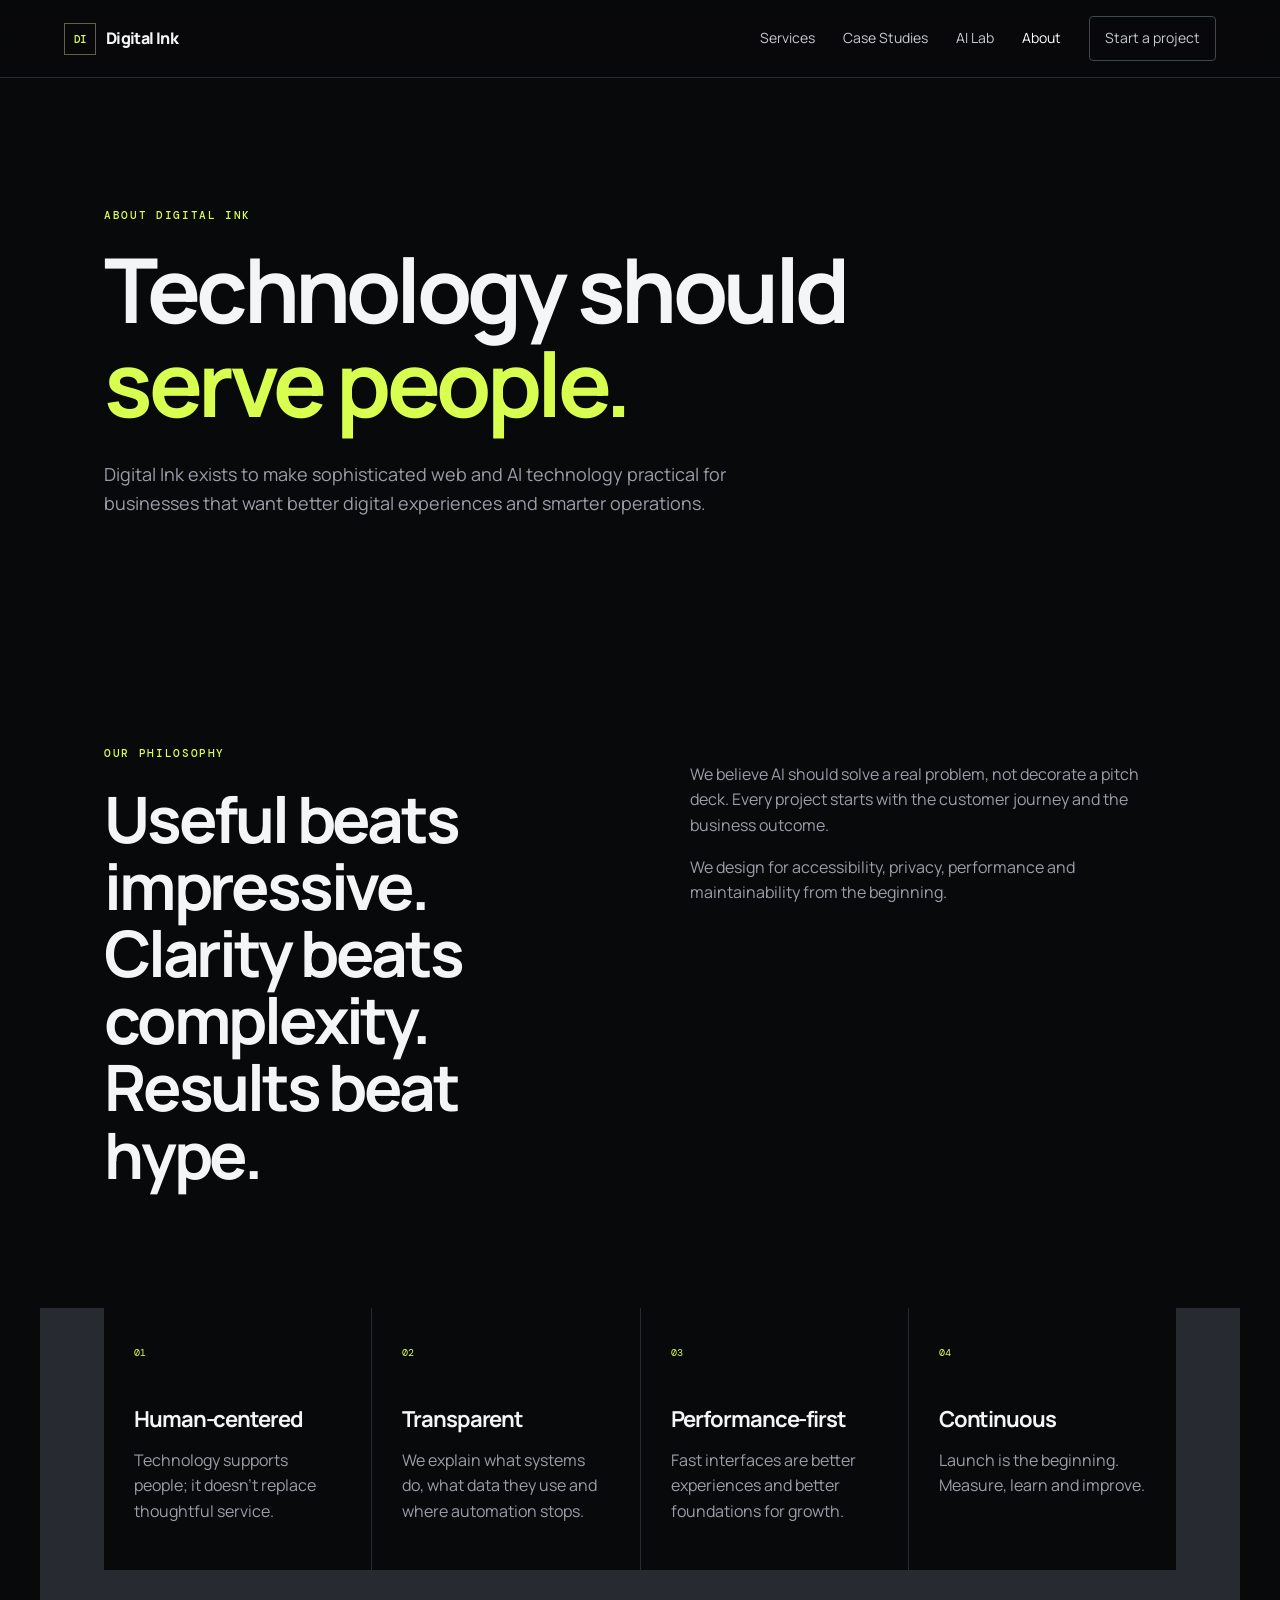
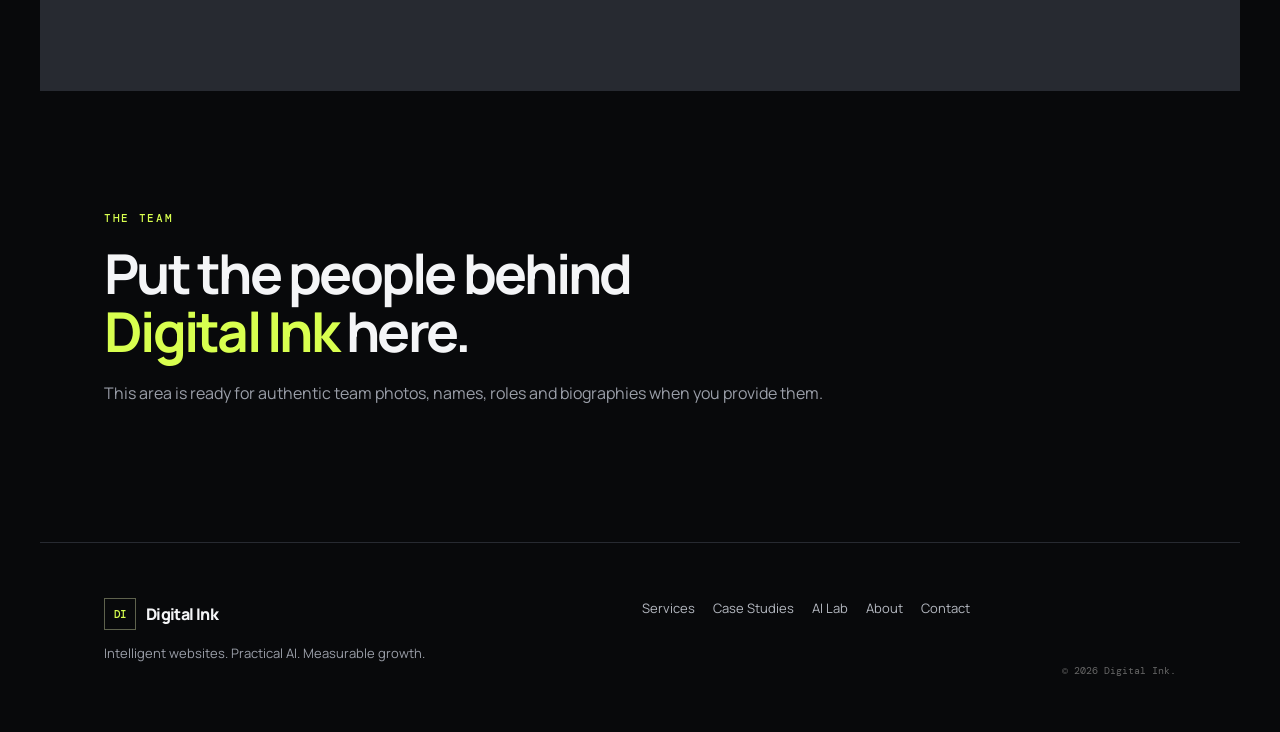
==== about.html @ c73c11ec "Add files via upload" ====
<!doctype html><html lang="en"><head><meta charset="utf-8"><meta name="viewport" content="width=device-width,initial-scale=1"><title>About — Digital Ink</title><link rel="stylesheet" href="assets/styles.css"></head><body>
<header class="site-header"><a class="brand" href="index.html"><span class="brand-mark">DI</span><span>Digital Ink</span></a><button class="menu-toggle">☰</button><nav><a href="services.html">Services</a><a href="case-studies.html">Case Studies</a><a href="ai-lab.html">AI Lab</a><a class="active" href="about.html">About</a><a href="contact.html" class="nav-cta">Start a project</a></nav></header>
<main><section class="page-hero"><div class="eyebrow">ABOUT DIGITAL INK</div><h1>Technology should<br><span>serve people.</span></h1><p>Digital Ink exists to make sophisticated web and AI technology practical for businesses that want better digital experiences and smarter operations.</p></section>
<section class="section manifesto"><div class="manifesto-main"><div class="section-label">OUR PHILOSOPHY</div><h2>Useful beats impressive.<br>Clarity beats complexity.<br>Results beat hype.</h2></div><div><p>We believe AI should solve a real problem, not decorate a pitch deck. Every project starts with the customer journey and the business outcome.</p><p>We design for accessibility, privacy, performance and maintainability from the beginning.</p></div></section>
<section class="section principles"><div class="principle"><b>01</b><h3>Human-centered</h3><p>Technology supports people; it doesn't replace thoughtful service.</p></div><div class="principle"><b>02</b><h3>Transparent</h3><p>We explain what systems do, what data they use and where automation stops.</p></div><div class="principle"><b>03</b><h3>Performance-first</h3><p>Fast interfaces are better experiences and better foundations for growth.</p></div><div class="principle"><b>04</b><h3>Continuous</h3><p>Launch is the beginning. Measure, learn and improve.</p></div></section>
<section class="section team-placeholder"><div class="section-label">THE TEAM</div><h2>Put the people behind<br><span>Digital Ink</span> here.</h2><p>This area is ready for authentic team photos, names, roles and biographies when you provide them.</p></section></main>
<footer><div><a class="brand" href="index.html"><span class="brand-mark">DI</span><span>Digital Ink</span></a><p>Intelligent websites. Practical AI. Measurable growth.</p></div><div class="footer-links"><a href="services.html">Services</a><a href="case-studies.html">Case Studies</a><a href="ai-lab.html">AI Lab</a><a href="about.html">About</a><a href="contact.html">Contact</a></div><div class="copyright">© 2026 Digital Ink.</div></footer><script src="assets/app.js"></script></body></html>
---- assets/styles.css ----
@import url('https://fonts.googleapis.com/css2?family=DM+Mono:wght@400;500&family=Manrope:wght@400;500;600;700;800&display=swap');
:root{--bg:#08090b;--panel:#101216;--panel2:#15171c;--text:#f4f5f7;--muted:#9a9ea8;--line:#272a31;--accent:#d8ff4f;--max:1200px}
*{box-sizing:border-box}html{scroll-behavior:smooth}body{margin:0;background:var(--bg);color:var(--text);font-family:Manrope,system-ui,sans-serif;line-height:1.6}a{color:inherit;text-decoration:none}p{color:var(--muted)}button,input,textarea,select{font:inherit}.site-header{height:78px;border-bottom:1px solid var(--line);display:flex;align-items:center;justify-content:space-between;padding:0 max(5vw,24px);position:sticky;top:0;background:rgba(8,9,11,.88);backdrop-filter:blur(14px);z-index:20}.brand{display:flex;align-items:center;gap:10px;font-weight:800;letter-spacing:-.04em}.brand-mark{width:32px;height:32px;border:1px solid #5e624d;display:grid;place-items:center;font:500 11px 'DM Mono';color:var(--accent)}nav{display:flex;align-items:center;gap:28px;font-size:14px;color:#c7cad0}nav a:hover,nav a.active{color:#fff}.nav-cta{border:1px solid #42464f;padding:10px 15px;border-radius:4px}.nav-cta:hover{border-color:var(--accent)}.menu-toggle{display:none;background:none;border:0;color:#fff;font-size:24px}.hero{min-height:calc(100vh - 78px);max-width:var(--max);margin:auto;padding:8vh 5vw;display:grid;grid-template-columns:1.05fr .95fr;gap:50px;align-items:center}.eyebrow,.section-label{font:500 11px 'DM Mono';letter-spacing:.15em;color:var(--accent)}h1,h2,h3{line-height:1.05;letter-spacing:-.05em;margin:0}h1{font-size:clamp(52px,7vw,92px);margin:20px 0 25px}h1 span,h2 span{color:var(--accent)}.hero-text{font-size:18px;max-width:650px}.hero-actions{display:flex;align-items:center;gap:28px;margin-top:35px}.btn{display:inline-flex;justify-content:center;align-items:center;gap:12px;padding:14px 20px;border-radius:4px;border:1px solid transparent;cursor:pointer;font-weight:700;font-size:14px}.btn-primary{background:var(--accent);color:#090a0b}.btn-primary:hover{filter:brightness(1.06);transform:translateY(-1px)}.btn-secondary{background:transparent;border-color:#454953;color:#fff}.text-link{font-size:14px;font-weight:700}.trust-row{display:flex;gap:24px;margin-top:60px;font:11px 'DM Mono';color:#777c86}.hero-visual{min-height:510px;position:relative;display:grid;place-items:center}.orb{width:270px;height:270px;border-radius:50%;background:radial-gradient(circle,#d8ff4f22,#6f7d3820 35%,transparent 68%);box-shadow:0 0 100px #d8ff4f15}.network{position:absolute;width:10px;height:10px;background:var(--accent);border-radius:50%;box-shadow:0 0 22px var(--accent)}.n1{top:23%;left:18%}.n2{top:67%;right:12%}.n3{bottom:12%;left:32%}.demo-window{position:absolute;width:min(430px,90%);padding:18px;background:rgba(16,18,22,.92);border:1px solid #343840;box-shadow:0 30px 80px #0008;transform:rotate(2deg)}.window-top{display:flex;gap:6px;border-bottom:1px solid #2a2d33;padding-bottom:12px}.window-top span{width:7px;height:7px;border-radius:50%;background:#555}.window-top small{margin-left:auto;font:10px 'DM Mono';color:#666}.chat-line{display:flex;justify-content:space-between;margin:22px 0;font-size:12px}.chat-line em{font-style:normal;color:var(--accent)}.bubble{padding:12px 14px;margin:10px 0;font-size:12px;max-width:85%}.bubble.user{margin-left:auto;background:#262a31}.bubble.ai{background:#d8ff4f;color:#10120c}.typing{font:10px 'DM Mono';color:#777;margin-top:18px}.typing i{display:inline-block;width:4px;height:4px;background:#777;border-radius:50%;margin-right:3px;animation:pulse 1s infinite}.typing i:nth-child(2){animation-delay:.2s}.typing i:nth-child(3){animation-delay:.4s}@keyframes pulse{50%{opacity:.2}}.section{max-width:var(--max);margin:auto;padding:120px 5vw}.two-col{display:grid;grid-template-columns:1fr 1fr;gap:100px;margin-top:25px}.two-col h2{font-size:clamp(40px,5vw,65px)}.metrics{display:grid;grid-template-columns:repeat(4,1fr);border-top:1px solid var(--line);margin-top:80px}.metrics div{padding:25px;border-right:1px solid var(--line);display:flex;flex-direction:column;gap:20px}.metrics strong{font:12px 'DM Mono';color:var(--accent)}.metrics span{font-weight:700}.dark-section{max-width:none;background:#0d0f12}.dark-section>*{max-width:var(--max);margin-left:auto;margin-right:auto}.card-grid{display:grid;grid-template-columns:repeat(3,1fr);gap:1px;background:var(--line);margin-top:35px}.feature-card{background:#0d0f12;padding:40px;min-height:300px;display:flex;flex-direction:column}.feature-card:hover{background:#14171b}.feature-card span{font:11px 'DM Mono';color:var(--accent)}.feature-card h3{font-size:30px;margin-top:auto}.feature-card b{font-size:12px;margin-top:20px}.cta-box{border:1px solid #33373f;padding:60px;display:flex;align-items:center;justify-content:space-between;background:linear-gradient(120deg,#111419,#0a0b0e)}.cta-box h2{font-size:clamp(38px,5vw,62px);margin-top:18px}footer{border-top:1px solid var(--line);padding:55px 5vw;display:grid;grid-template-columns:1.3fr 1fr auto;gap:30px;max-width:var(--max);margin:auto}footer p{font-size:13px;max-width:330px}.footer-links{display:flex;flex-wrap:wrap;gap:18px;font-size:13px;color:#b4b8c0}.copyright{font:10px 'DM Mono';color:#666;align-self:end}.page-hero{max-width:var(--max);margin:auto;padding:130px 5vw 90px}.page-hero h1{font-size:clamp(55px,7vw,90px)}.page-hero>p{font-size:18px;max-width:650px;margin-top:30px}.service-list{padding-top:20px}.service-row{display:grid;grid-template-columns:70px 1fr 320px;gap:50px;border-top:1px solid var(--line);padding:65px 0}.service-row h2{font-size:42px}.service-row p{max-width:650px}.service-row ul{display:flex;flex-wrap:wrap;gap:8px 30px;padding:0;list-style:none;color:#b8bbc2;font-size:13px}.service-number{font:12px 'DM Mono';color:var(--accent)}.mini-demo,.mini-chart,.mini-personal,.mini-flow{background:#111318;border:1px solid #2b2e35;min-height:180px;padding:22px}.mini-bar{height:10px;background:#2a2d33;width:60%;margin-bottom:25px}.mini-lines{height:50px;background:repeating-linear-gradient(to bottom,#25282e 0 6px,transparent 6px 14px)}.mini-button{margin-top:20px;border:1px solid #555;padding:8px;width:75px;font-size:10px}.chat-mini{font-size:11px}.chat-mini b{color:var(--accent)}.chat-mini p{background:#20232a;padding:8px;color:#ccc}.chat-mini .mini-user{margin-left:30px}.mini-chart{display:flex;align-items:end;gap:8px}.mini-chart i{width:18px;background:var(--accent);opacity:.7}.mini-chart i:nth-child(1){height:30%}.mini-chart i:nth-child(2){height:45%}.mini-chart i:nth-child(3){height:35%}.mini-chart i:nth-child(4){height:65%}.mini-chart i:nth-child(5){height:52%}.mini-chart i:nth-child(6){height:85%}.mini-personal{display:flex;flex-direction:column;justify-content:center;gap:10px}.mini-personal span{color:#888;font-size:11px}.mini-personal strong{font-size:22px}.mini-flow{display:flex;align-items:center;justify-content:center;gap:8px;font:11px 'DM Mono'}.mini-flow span{border:1px solid #444;padding:8px}.cases{padding-top:20px}.case-card{display:grid;grid-template-columns:1.05fr .95fr;gap:70px;border-top:1px solid var(--line);padding:70px 0}.case-card.reverse{grid-template-columns:.95fr 1.05fr}.case-card.reverse .case-visual{order:2}.case-visual{background:#111318;border:1px solid #292d34;padding:28px;display:grid;grid-template-columns:1fr 1fr;gap:15px;align-content:center}.case-visual>span{font:9px 'DM Mono';color:#777}.fake-site{min-height:180px;padding:30px;font-size:14px;background:#e9ebef;color:#15171a}.fake-site b{display:block;margin-top:50px;padding:8px;background:#15171a;color:#fff}.fake-site.new{background:#d8ff4f}.result-row{display:flex;gap:50px;margin:35px 0}.result-row div{display:flex;flex-direction:column}.result-row strong{font-size:38px}.result-row span{font-size:11px;color:#888}.case-copy h2{font-size:48px;margin:20px 0}.case-copy small{color:#666;font-size:10px}.dashboard{display:block}.dash-head{font:10px 'DM Mono';color:var(--accent);border-bottom:1px solid #333;padding-bottom:15px}.dash-grid{display:grid;grid-template-columns:repeat(3,1fr);gap:8px;margin:25px 0}.dash-grid span{font-size:26px;border:1px solid #2d3036;padding:18px}.dash-bars{height:120px;background:linear-gradient(to top,transparent 0 20%,#24272d 20% 21%,transparent 21% 40%,#24272d 40% 41%,transparent 41% 60%,#24272d 60% 61%,transparent 61%);position:relative}.dash-bars:after{content:'';position:absolute;inset:20px 10px;background:linear-gradient(145deg,transparent 20%,var(--accent) 21% 23%,transparent 24% 42%,var(--accent) 43% 45%,transparent 46% 62%,var(--accent) 63% 65%,transparent 66%)}.sandbox{padding-top:30px}.sandbox-grid{display:grid;grid-template-columns:1fr 1fr;gap:1px;background:var(--line);margin-top:30px}.sandbox-panel,.output-panel{background:#101216;padding:40px}.sandbox-panel h2{font-size:40px}.sandbox-panel label,.contact-form label{display:block;color:#c6c9d0;font-size:12px;font-weight:700;margin:25px 0}.sandbox-panel input,.contact-form input,.contact-form textarea,.contact-form select{display:block;width:100%;background:#0a0b0e;border:1px solid #343840;color:#fff;padding:14px;margin-top:8px;outline:none}.sandbox-panel input:focus,.contact-form input:focus,.contact-form textarea:focus{border-color:var(--accent)}.output-panel{min-height:360px}.output-label{font:10px 'DM Mono';color:#666}.output-panel h3{font-size:28px;margin:50px 0 15px}.output-panel small{display:block;color:#666;margin-top:25px}.muted{color:#666}.lab-cards{display:grid;grid-template-columns:repeat(3,1fr);gap:1px;background:var(--line);padding-top:0}.lab-cards article{background:var(--bg);padding:40px}.lab-cards span,.principle b{font:10px 'DM Mono';color:var(--accent)}.lab-cards h3{font-size:26px;margin-top:70px}.manifesto{display:grid;grid-template-columns:1fr 1fr;gap:100px}.manifesto-main h2{font-size:clamp(42px,5vw,68px);margin-top:25px}.principles{display:grid;grid-template-columns:repeat(4,1fr);gap:1px;background:var(--line);padding-top:0}.principle{background:var(--bg);padding:30px}.principle h3{font-size:22px;margin-top:45px}.team-placeholder{border-top:1px solid var(--line)}.team-placeholder h2{font-size:55px;margin:20px 0}.contact-grid{display:grid;grid-template-columns:1.2fr .8fr;gap:80px;padding-top:20px}.contact-form{border-top:1px solid var(--line);padding-top:15px}.contact-form .btn{margin-top:10px}.form-status{display:none;border:1px solid #3e4930;color:var(--accent);padding:14px;margin-top:18px;font-size:12px}.form-status.show{display:block}.aside-card{border-top:1px solid var(--line);padding:25px 0}.aside-card span{font:10px 'DM Mono';color:var(--accent)}.aside-card h3{font-size:25px;margin:15px 0}.aside-card p{font-size:13px}.aside-card .btn{margin-top:10px}
@media(max-width:850px){.site-header{height:68px}.menu-toggle{display:block}header nav{display:none;position:absolute;left:0;right:0;top:68px;background:#0b0c0f;padding:25px;flex-direction:column;align-items:flex-start;border-bottom:1px solid var(--line)}header nav.open{display:flex}.hero{grid-template-columns:1fr;padding-top:70px}.hero-visual{min-height:390px}.two-col,.manifesto,.contact-grid,.sandbox-grid{grid-template-columns:1fr;gap:35px}.metrics{grid-template-columns:1fr 1fr}.card-grid,.lab-cards,.principles{grid-template-columns:1fr}.service-row,.case-card,.case-card.reverse{grid-template-columns:1fr;gap:25px}.case-card.reverse .case-visual{order:0}.service-row h2,.case-copy h2{font-size:36px}.cta-box{flex-direction:column;align-items:flex-start;gap:30px;padding:40px}footer{grid-template-columns:1fr}.copyright{align-self:auto}.page-hero{padding-top:90px}.page-hero h1{font-size:52px}.hero h1{font-size:55px}.trust-row{flex-wrap:wrap}.hero-actions{flex-wrap:wrap}.mini-demo,.mini-chart,.mini-personal,.mini-flow{max-width:420px}.result-row{gap:25px}.case-visual{grid-template-columns:1fr 1fr}}
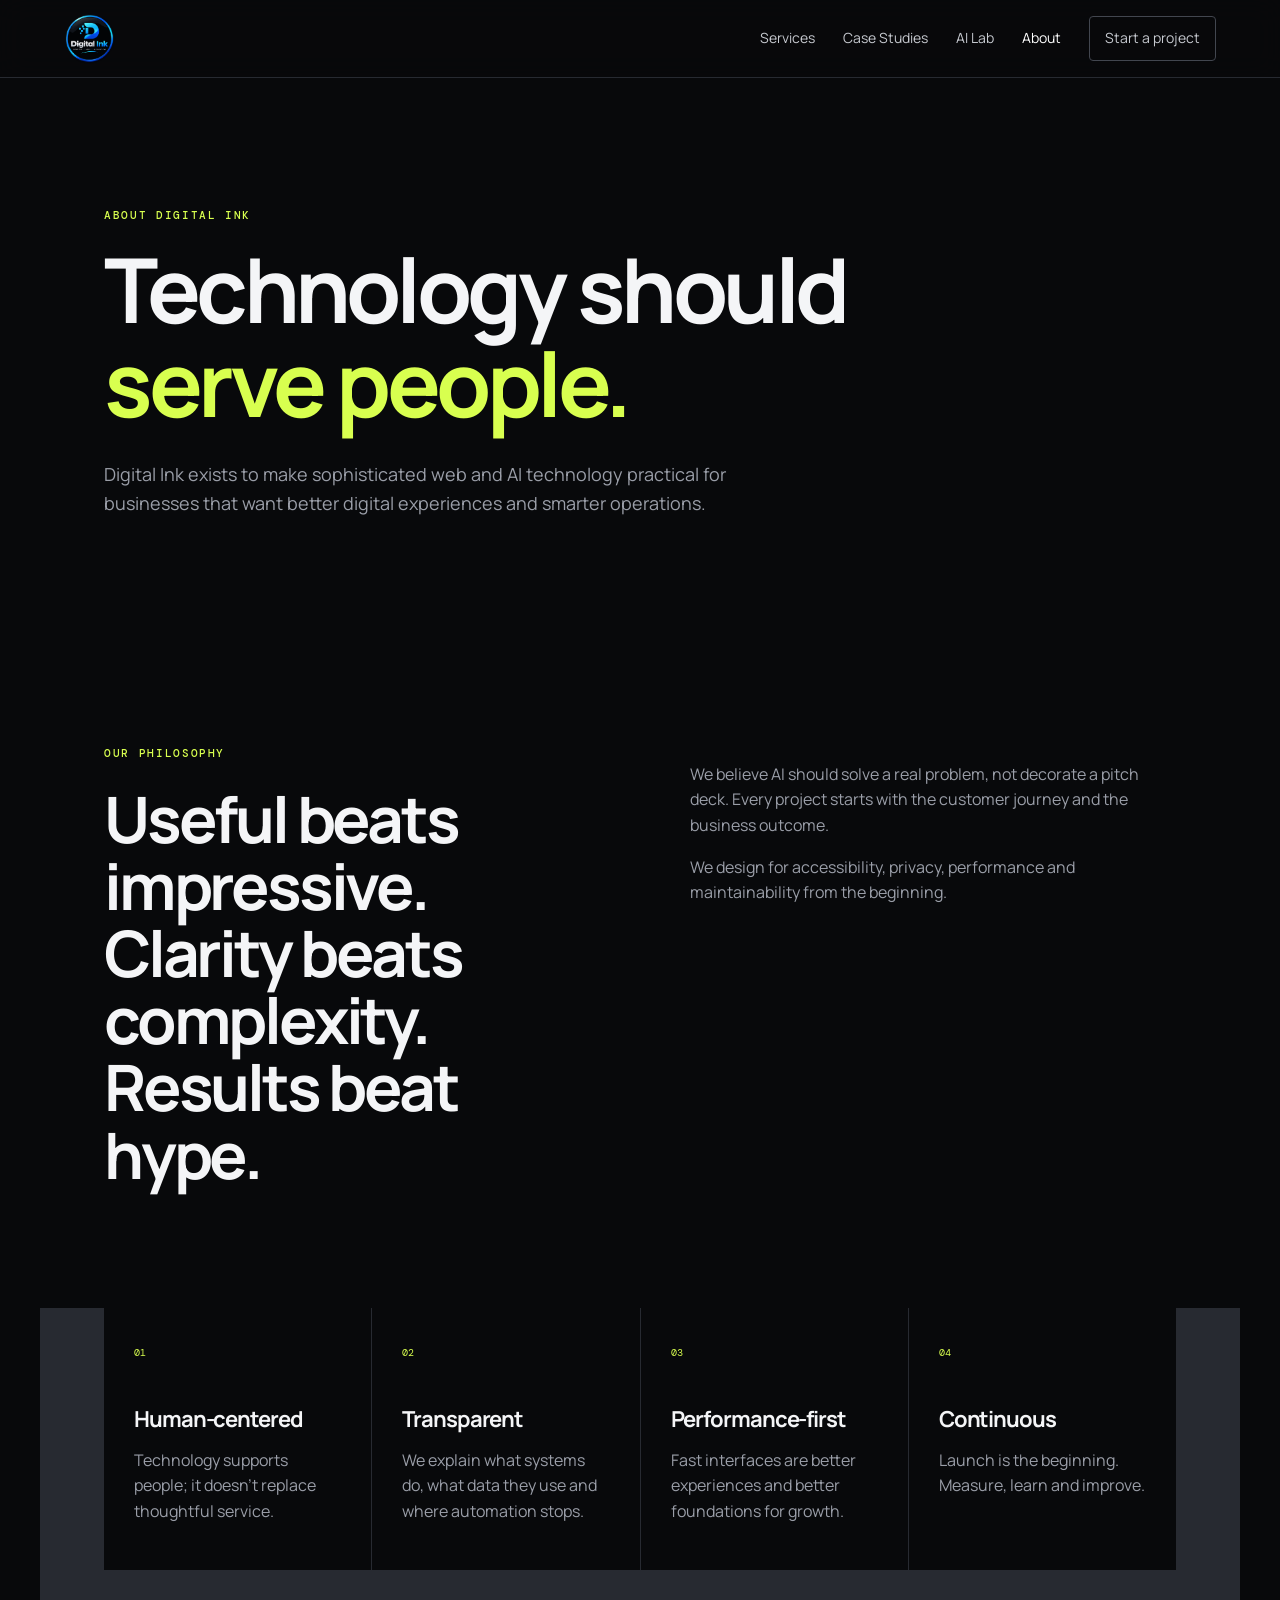
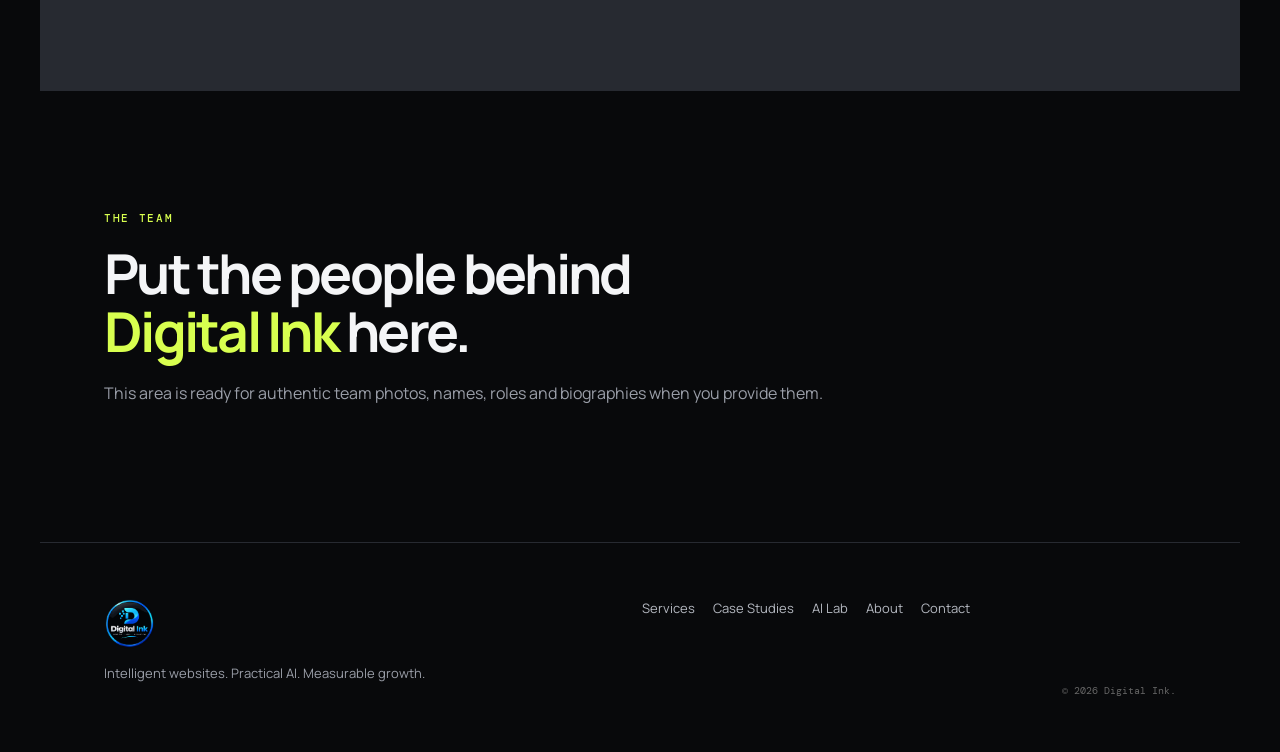
==== commit 3e50bbb2: "Add files via upload" ====
--- a/about.html
+++ b/about.html
@@ -1,7 +1,7 @@
-<!doctype html><html lang="en"><head><meta charset="utf-8"><meta name="viewport" content="width=device-width,initial-scale=1"><title>About — Digital Ink</title><link rel="stylesheet" href="assets/styles.css"></head><body>
-<header class="site-header"><a class="brand" href="index.html"><span class="brand-mark">DI</span><span>Digital Ink</span></a><button class="menu-toggle">☰</button><nav><a href="services.html">Services</a><a href="case-studies.html">Case Studies</a><a href="ai-lab.html">AI Lab</a><a class="active" href="about.html">About</a><a href="contact.html" class="nav-cta">Start a project</a></nav></header>
+<!doctype html><html lang="en"><head><meta charset="utf-8"><link rel="icon" type="image/png" href="assets/favicon.png"><meta name="viewport" content="width=device-width,initial-scale=1"><title>About — Digital Ink</title><link rel="stylesheet" href="assets/styles.css"></head><body>
+<header class="site-header"><a class="brand" href="index.html" aria-label="Digital Ink home"><img class="brand-logo" src="assets/digital-ink-logo.png" alt="Digital Ink"></a><button class="menu-toggle">☰</button><nav><a href="services.html">Services</a><a href="case-studies.html">Case Studies</a><a href="ai-lab.html">AI Lab</a><a class="active" href="about.html">About</a><a href="contact.html" class="nav-cta">Start a project</a></nav></header>
 <main><section class="page-hero"><div class="eyebrow">ABOUT DIGITAL INK</div><h1>Technology should<br><span>serve people.</span></h1><p>Digital Ink exists to make sophisticated web and AI technology practical for businesses that want better digital experiences and smarter operations.</p></section>
 <section class="section manifesto"><div class="manifesto-main"><div class="section-label">OUR PHILOSOPHY</div><h2>Useful beats impressive.<br>Clarity beats complexity.<br>Results beat hype.</h2></div><div><p>We believe AI should solve a real problem, not decorate a pitch deck. Every project starts with the customer journey and the business outcome.</p><p>We design for accessibility, privacy, performance and maintainability from the beginning.</p></div></section>
 <section class="section principles"><div class="principle"><b>01</b><h3>Human-centered</h3><p>Technology supports people; it doesn't replace thoughtful service.</p></div><div class="principle"><b>02</b><h3>Transparent</h3><p>We explain what systems do, what data they use and where automation stops.</p></div><div class="principle"><b>03</b><h3>Performance-first</h3><p>Fast interfaces are better experiences and better foundations for growth.</p></div><div class="principle"><b>04</b><h3>Continuous</h3><p>Launch is the beginning. Measure, learn and improve.</p></div></section>
 <section class="section team-placeholder"><div class="section-label">THE TEAM</div><h2>Put the people behind<br><span>Digital Ink</span> here.</h2><p>This area is ready for authentic team photos, names, roles and biographies when you provide them.</p></section></main>
-<footer><div><a class="brand" href="index.html"><span class="brand-mark">DI</span><span>Digital Ink</span></a><p>Intelligent websites. Practical AI. Measurable growth.</p></div><div class="footer-links"><a href="services.html">Services</a><a href="case-studies.html">Case Studies</a><a href="ai-lab.html">AI Lab</a><a href="about.html">About</a><a href="contact.html">Contact</a></div><div class="copyright">© 2026 Digital Ink.</div></footer><script src="assets/app.js"></script></body></html>+<footer><div><a class="brand" href="index.html" aria-label="Digital Ink home"><img class="brand-logo" src="assets/digital-ink-logo.png" alt="Digital Ink"></a><p>Intelligent websites. Practical AI. Measurable growth.</p></div><div class="footer-links"><a href="services.html">Services</a><a href="case-studies.html">Case Studies</a><a href="ai-lab.html">AI Lab</a><a href="about.html">About</a><a href="contact.html">Contact</a></div><div class="copyright">© 2026 Digital Ink.</div></footer><script src="assets/app.js"></script></body></html>
--- a/assets/styles.css
+++ b/assets/styles.css
@@ -1,4 +1,4 @@
 @import url('https://fonts.googleapis.com/css2?family=DM+Mono:wght@400;500&family=Manrope:wght@400;500;600;700;800&display=swap');
 :root{--bg:#08090b;--panel:#101216;--panel2:#15171c;--text:#f4f5f7;--muted:#9a9ea8;--line:#272a31;--accent:#d8ff4f;--max:1200px}
-*{box-sizing:border-box}html{scroll-behavior:smooth}body{margin:0;background:var(--bg);color:var(--text);font-family:Manrope,system-ui,sans-serif;line-height:1.6}a{color:inherit;text-decoration:none}p{color:var(--muted)}button,input,textarea,select{font:inherit}.site-header{height:78px;border-bottom:1px solid var(--line);display:flex;align-items:center;justify-content:space-between;padding:0 max(5vw,24px);position:sticky;top:0;background:rgba(8,9,11,.88);backdrop-filter:blur(14px);z-index:20}.brand{display:flex;align-items:center;gap:10px;font-weight:800;letter-spacing:-.04em}.brand-mark{width:32px;height:32px;border:1px solid #5e624d;display:grid;place-items:center;font:500 11px 'DM Mono';color:var(--accent)}nav{display:flex;align-items:center;gap:28px;font-size:14px;color:#c7cad0}nav a:hover,nav a.active{color:#fff}.nav-cta{border:1px solid #42464f;padding:10px 15px;border-radius:4px}.nav-cta:hover{border-color:var(--accent)}.menu-toggle{display:none;background:none;border:0;color:#fff;font-size:24px}.hero{min-height:calc(100vh - 78px);max-width:var(--max);margin:auto;padding:8vh 5vw;display:grid;grid-template-columns:1.05fr .95fr;gap:50px;align-items:center}.eyebrow,.section-label{font:500 11px 'DM Mono';letter-spacing:.15em;color:var(--accent)}h1,h2,h3{line-height:1.05;letter-spacing:-.05em;margin:0}h1{font-size:clamp(52px,7vw,92px);margin:20px 0 25px}h1 span,h2 span{color:var(--accent)}.hero-text{font-size:18px;max-width:650px}.hero-actions{display:flex;align-items:center;gap:28px;margin-top:35px}.btn{display:inline-flex;justify-content:center;align-items:center;gap:12px;padding:14px 20px;border-radius:4px;border:1px solid transparent;cursor:pointer;font-weight:700;font-size:14px}.btn-primary{background:var(--accent);color:#090a0b}.btn-primary:hover{filter:brightness(1.06);transform:translateY(-1px)}.btn-secondary{background:transparent;border-color:#454953;color:#fff}.text-link{font-size:14px;font-weight:700}.trust-row{display:flex;gap:24px;margin-top:60px;font:11px 'DM Mono';color:#777c86}.hero-visual{min-height:510px;position:relative;display:grid;place-items:center}.orb{width:270px;height:270px;border-radius:50%;background:radial-gradient(circle,#d8ff4f22,#6f7d3820 35%,transparent 68%);box-shadow:0 0 100px #d8ff4f15}.network{position:absolute;width:10px;height:10px;background:var(--accent);border-radius:50%;box-shadow:0 0 22px var(--accent)}.n1{top:23%;left:18%}.n2{top:67%;right:12%}.n3{bottom:12%;left:32%}.demo-window{position:absolute;width:min(430px,90%);padding:18px;background:rgba(16,18,22,.92);border:1px solid #343840;box-shadow:0 30px 80px #0008;transform:rotate(2deg)}.window-top{display:flex;gap:6px;border-bottom:1px solid #2a2d33;padding-bottom:12px}.window-top span{width:7px;height:7px;border-radius:50%;background:#555}.window-top small{margin-left:auto;font:10px 'DM Mono';color:#666}.chat-line{display:flex;justify-content:space-between;margin:22px 0;font-size:12px}.chat-line em{font-style:normal;color:var(--accent)}.bubble{padding:12px 14px;margin:10px 0;font-size:12px;max-width:85%}.bubble.user{margin-left:auto;background:#262a31}.bubble.ai{background:#d8ff4f;color:#10120c}.typing{font:10px 'DM Mono';color:#777;margin-top:18px}.typing i{display:inline-block;width:4px;height:4px;background:#777;border-radius:50%;margin-right:3px;animation:pulse 1s infinite}.typing i:nth-child(2){animation-delay:.2s}.typing i:nth-child(3){animation-delay:.4s}@keyframes pulse{50%{opacity:.2}}.section{max-width:var(--max);margin:auto;padding:120px 5vw}.two-col{display:grid;grid-template-columns:1fr 1fr;gap:100px;margin-top:25px}.two-col h2{font-size:clamp(40px,5vw,65px)}.metrics{display:grid;grid-template-columns:repeat(4,1fr);border-top:1px solid var(--line);margin-top:80px}.metrics div{padding:25px;border-right:1px solid var(--line);display:flex;flex-direction:column;gap:20px}.metrics strong{font:12px 'DM Mono';color:var(--accent)}.metrics span{font-weight:700}.dark-section{max-width:none;background:#0d0f12}.dark-section>*{max-width:var(--max);margin-left:auto;margin-right:auto}.card-grid{display:grid;grid-template-columns:repeat(3,1fr);gap:1px;background:var(--line);margin-top:35px}.feature-card{background:#0d0f12;padding:40px;min-height:300px;display:flex;flex-direction:column}.feature-card:hover{background:#14171b}.feature-card span{font:11px 'DM Mono';color:var(--accent)}.feature-card h3{font-size:30px;margin-top:auto}.feature-card b{font-size:12px;margin-top:20px}.cta-box{border:1px solid #33373f;padding:60px;display:flex;align-items:center;justify-content:space-between;background:linear-gradient(120deg,#111419,#0a0b0e)}.cta-box h2{font-size:clamp(38px,5vw,62px);margin-top:18px}footer{border-top:1px solid var(--line);padding:55px 5vw;display:grid;grid-template-columns:1.3fr 1fr auto;gap:30px;max-width:var(--max);margin:auto}footer p{font-size:13px;max-width:330px}.footer-links{display:flex;flex-wrap:wrap;gap:18px;font-size:13px;color:#b4b8c0}.copyright{font:10px 'DM Mono';color:#666;align-self:end}.page-hero{max-width:var(--max);margin:auto;padding:130px 5vw 90px}.page-hero h1{font-size:clamp(55px,7vw,90px)}.page-hero>p{font-size:18px;max-width:650px;margin-top:30px}.service-list{padding-top:20px}.service-row{display:grid;grid-template-columns:70px 1fr 320px;gap:50px;border-top:1px solid var(--line);padding:65px 0}.service-row h2{font-size:42px}.service-row p{max-width:650px}.service-row ul{display:flex;flex-wrap:wrap;gap:8px 30px;padding:0;list-style:none;color:#b8bbc2;font-size:13px}.service-number{font:12px 'DM Mono';color:var(--accent)}.mini-demo,.mini-chart,.mini-personal,.mini-flow{background:#111318;border:1px solid #2b2e35;min-height:180px;padding:22px}.mini-bar{height:10px;background:#2a2d33;width:60%;margin-bottom:25px}.mini-lines{height:50px;background:repeating-linear-gradient(to bottom,#25282e 0 6px,transparent 6px 14px)}.mini-button{margin-top:20px;border:1px solid #555;padding:8px;width:75px;font-size:10px}.chat-mini{font-size:11px}.chat-mini b{color:var(--accent)}.chat-mini p{background:#20232a;padding:8px;color:#ccc}.chat-mini .mini-user{margin-left:30px}.mini-chart{display:flex;align-items:end;gap:8px}.mini-chart i{width:18px;background:var(--accent);opacity:.7}.mini-chart i:nth-child(1){height:30%}.mini-chart i:nth-child(2){height:45%}.mini-chart i:nth-child(3){height:35%}.mini-chart i:nth-child(4){height:65%}.mini-chart i:nth-child(5){height:52%}.mini-chart i:nth-child(6){height:85%}.mini-personal{display:flex;flex-direction:column;justify-content:center;gap:10px}.mini-personal span{color:#888;font-size:11px}.mini-personal strong{font-size:22px}.mini-flow{display:flex;align-items:center;justify-content:center;gap:8px;font:11px 'DM Mono'}.mini-flow span{border:1px solid #444;padding:8px}.cases{padding-top:20px}.case-card{display:grid;grid-template-columns:1.05fr .95fr;gap:70px;border-top:1px solid var(--line);padding:70px 0}.case-card.reverse{grid-template-columns:.95fr 1.05fr}.case-card.reverse .case-visual{order:2}.case-visual{background:#111318;border:1px solid #292d34;padding:28px;display:grid;grid-template-columns:1fr 1fr;gap:15px;align-content:center}.case-visual>span{font:9px 'DM Mono';color:#777}.fake-site{min-height:180px;padding:30px;font-size:14px;background:#e9ebef;color:#15171a}.fake-site b{display:block;margin-top:50px;padding:8px;background:#15171a;color:#fff}.fake-site.new{background:#d8ff4f}.result-row{display:flex;gap:50px;margin:35px 0}.result-row div{display:flex;flex-direction:column}.result-row strong{font-size:38px}.result-row span{font-size:11px;color:#888}.case-copy h2{font-size:48px;margin:20px 0}.case-copy small{color:#666;font-size:10px}.dashboard{display:block}.dash-head{font:10px 'DM Mono';color:var(--accent);border-bottom:1px solid #333;padding-bottom:15px}.dash-grid{display:grid;grid-template-columns:repeat(3,1fr);gap:8px;margin:25px 0}.dash-grid span{font-size:26px;border:1px solid #2d3036;padding:18px}.dash-bars{height:120px;background:linear-gradient(to top,transparent 0 20%,#24272d 20% 21%,transparent 21% 40%,#24272d 40% 41%,transparent 41% 60%,#24272d 60% 61%,transparent 61%);position:relative}.dash-bars:after{content:'';position:absolute;inset:20px 10px;background:linear-gradient(145deg,transparent 20%,var(--accent) 21% 23%,transparent 24% 42%,var(--accent) 43% 45%,transparent 46% 62%,var(--accent) 63% 65%,transparent 66%)}.sandbox{padding-top:30px}.sandbox-grid{display:grid;grid-template-columns:1fr 1fr;gap:1px;background:var(--line);margin-top:30px}.sandbox-panel,.output-panel{background:#101216;padding:40px}.sandbox-panel h2{font-size:40px}.sandbox-panel label,.contact-form label{display:block;color:#c6c9d0;font-size:12px;font-weight:700;margin:25px 0}.sandbox-panel input,.contact-form input,.contact-form textarea,.contact-form select{display:block;width:100%;background:#0a0b0e;border:1px solid #343840;color:#fff;padding:14px;margin-top:8px;outline:none}.sandbox-panel input:focus,.contact-form input:focus,.contact-form textarea:focus{border-color:var(--accent)}.output-panel{min-height:360px}.output-label{font:10px 'DM Mono';color:#666}.output-panel h3{font-size:28px;margin:50px 0 15px}.output-panel small{display:block;color:#666;margin-top:25px}.muted{color:#666}.lab-cards{display:grid;grid-template-columns:repeat(3,1fr);gap:1px;background:var(--line);padding-top:0}.lab-cards article{background:var(--bg);padding:40px}.lab-cards span,.principle b{font:10px 'DM Mono';color:var(--accent)}.lab-cards h3{font-size:26px;margin-top:70px}.manifesto{display:grid;grid-template-columns:1fr 1fr;gap:100px}.manifesto-main h2{font-size:clamp(42px,5vw,68px);margin-top:25px}.principles{display:grid;grid-template-columns:repeat(4,1fr);gap:1px;background:var(--line);padding-top:0}.principle{background:var(--bg);padding:30px}.principle h3{font-size:22px;margin-top:45px}.team-placeholder{border-top:1px solid var(--line)}.team-placeholder h2{font-size:55px;margin:20px 0}.contact-grid{display:grid;grid-template-columns:1.2fr .8fr;gap:80px;padding-top:20px}.contact-form{border-top:1px solid var(--line);padding-top:15px}.contact-form .btn{margin-top:10px}.form-status{display:none;border:1px solid #3e4930;color:var(--accent);padding:14px;margin-top:18px;font-size:12px}.form-status.show{display:block}.aside-card{border-top:1px solid var(--line);padding:25px 0}.aside-card span{font:10px 'DM Mono';color:var(--accent)}.aside-card h3{font-size:25px;margin:15px 0}.aside-card p{font-size:13px}.aside-card .btn{margin-top:10px}
+*{box-sizing:border-box}html{scroll-behavior:smooth}body{margin:0;background:var(--bg);color:var(--text);font-family:Manrope,system-ui,sans-serif;line-height:1.6}a{color:inherit;text-decoration:none}p{color:var(--muted)}button,input,textarea,select{font:inherit}.site-header{height:78px;border-bottom:1px solid var(--line);display:flex;align-items:center;justify-content:space-between;padding:0 max(5vw,24px);position:sticky;top:0;background:rgba(8,9,11,.88);backdrop-filter:blur(14px);z-index:20}.brand{display:flex;align-items:center;gap:10px;font-weight:800;letter-spacing:-.04em}.brand-logo{display:block;width:150px;height:52px;object-fit:contain;object-position:left center}.brand:focus-visible{outline:2px solid var(--accent);outline-offset:5px}.brand-mark{width:32px;height:32px;border:1px solid #5e624d;display:grid;place-items:center;font:500 11px 'DM Mono';color:var(--accent)}nav{display:flex;align-items:center;gap:28px;font-size:14px;color:#c7cad0}nav a:hover,nav a.active{color:#fff}.nav-cta{border:1px solid #42464f;padding:10px 15px;border-radius:4px}.nav-cta:hover{border-color:var(--accent)}.menu-toggle{display:none;background:none;border:0;color:#fff;font-size:24px}.hero{min-height:calc(100vh - 78px);max-width:var(--max);margin:auto;padding:8vh 5vw;display:grid;grid-template-columns:1.05fr .95fr;gap:50px;align-items:center}.eyebrow,.section-label{font:500 11px 'DM Mono';letter-spacing:.15em;color:var(--accent)}h1,h2,h3{line-height:1.05;letter-spacing:-.05em;margin:0}h1{font-size:clamp(52px,7vw,92px);margin:20px 0 25px}h1 span,h2 span{color:var(--accent)}.hero-text{font-size:18px;max-width:650px}.hero-actions{display:flex;align-items:center;gap:28px;margin-top:35px}.btn{display:inline-flex;justify-content:center;align-items:center;gap:12px;padding:14px 20px;border-radius:4px;border:1px solid transparent;cursor:pointer;font-weight:700;font-size:14px}.btn-primary{background:var(--accent);color:#090a0b}.btn-primary:hover{filter:brightness(1.06);transform:translateY(-1px)}.btn-secondary{background:transparent;border-color:#454953;color:#fff}.text-link{font-size:14px;font-weight:700}.trust-row{display:flex;gap:24px;margin-top:60px;font:11px 'DM Mono';color:#777c86}.hero-visual{min-height:510px;position:relative;display:grid;place-items:center}.orb{width:270px;height:270px;border-radius:50%;background:radial-gradient(circle,#d8ff4f22,#6f7d3820 35%,transparent 68%);box-shadow:0 0 100px #d8ff4f15}.network{position:absolute;width:10px;height:10px;background:var(--accent);border-radius:50%;box-shadow:0 0 22px var(--accent)}.n1{top:23%;left:18%}.n2{top:67%;right:12%}.n3{bottom:12%;left:32%}.demo-window{position:absolute;width:min(430px,90%);padding:18px;background:rgba(16,18,22,.92);border:1px solid #343840;box-shadow:0 30px 80px #0008;transform:rotate(2deg)}.window-top{display:flex;gap:6px;border-bottom:1px solid #2a2d33;padding-bottom:12px}.window-top span{width:7px;height:7px;border-radius:50%;background:#555}.window-top small{margin-left:auto;font:10px 'DM Mono';color:#666}.chat-line{display:flex;justify-content:space-between;margin:22px 0;font-size:12px}.chat-line em{font-style:normal;color:var(--accent)}.bubble{padding:12px 14px;margin:10px 0;font-size:12px;max-width:85%}.bubble.user{margin-left:auto;background:#262a31}.bubble.ai{background:#d8ff4f;color:#10120c}.typing{font:10px 'DM Mono';color:#777;margin-top:18px}.typing i{display:inline-block;width:4px;height:4px;background:#777;border-radius:50%;margin-right:3px;animation:pulse 1s infinite}.typing i:nth-child(2){animation-delay:.2s}.typing i:nth-child(3){animation-delay:.4s}@keyframes pulse{50%{opacity:.2}}.section{max-width:var(--max);margin:auto;padding:120px 5vw}.two-col{display:grid;grid-template-columns:1fr 1fr;gap:100px;margin-top:25px}.two-col h2{font-size:clamp(40px,5vw,65px)}.metrics{display:grid;grid-template-columns:repeat(4,1fr);border-top:1px solid var(--line);margin-top:80px}.metrics div{padding:25px;border-right:1px solid var(--line);display:flex;flex-direction:column;gap:20px}.metrics strong{font:12px 'DM Mono';color:var(--accent)}.metrics span{font-weight:700}.dark-section{max-width:none;background:#0d0f12}.dark-section>*{max-width:var(--max);margin-left:auto;margin-right:auto}.card-grid{display:grid;grid-template-columns:repeat(3,1fr);gap:1px;background:var(--line);margin-top:35px}.feature-card{background:#0d0f12;padding:40px;min-height:300px;display:flex;flex-direction:column}.feature-card:hover{background:#14171b}.feature-card span{font:11px 'DM Mono';color:var(--accent)}.feature-card h3{font-size:30px;margin-top:auto}.feature-card b{font-size:12px;margin-top:20px}.cta-box{border:1px solid #33373f;padding:60px;display:flex;align-items:center;justify-content:space-between;background:linear-gradient(120deg,#111419,#0a0b0e)}.cta-box h2{font-size:clamp(38px,5vw,62px);margin-top:18px}footer{border-top:1px solid var(--line);padding:55px 5vw;display:grid;grid-template-columns:1.3fr 1fr auto;gap:30px;max-width:var(--max);margin:auto}footer p{font-size:13px;max-width:330px}.footer-links{display:flex;flex-wrap:wrap;gap:18px;font-size:13px;color:#b4b8c0}.copyright{font:10px 'DM Mono';color:#666;align-self:end}.page-hero{max-width:var(--max);margin:auto;padding:130px 5vw 90px}.page-hero h1{font-size:clamp(55px,7vw,90px)}.page-hero>p{font-size:18px;max-width:650px;margin-top:30px}.service-list{padding-top:20px}.service-row{display:grid;grid-template-columns:70px 1fr 320px;gap:50px;border-top:1px solid var(--line);padding:65px 0}.service-row h2{font-size:42px}.service-row p{max-width:650px}.service-row ul{display:flex;flex-wrap:wrap;gap:8px 30px;padding:0;list-style:none;color:#b8bbc2;font-size:13px}.service-number{font:12px 'DM Mono';color:var(--accent)}.mini-demo,.mini-chart,.mini-personal,.mini-flow{background:#111318;border:1px solid #2b2e35;min-height:180px;padding:22px}.mini-bar{height:10px;background:#2a2d33;width:60%;margin-bottom:25px}.mini-lines{height:50px;background:repeating-linear-gradient(to bottom,#25282e 0 6px,transparent 6px 14px)}.mini-button{margin-top:20px;border:1px solid #555;padding:8px;width:75px;font-size:10px}.chat-mini{font-size:11px}.chat-mini b{color:var(--accent)}.chat-mini p{background:#20232a;padding:8px;color:#ccc}.chat-mini .mini-user{margin-left:30px}.mini-chart{display:flex;align-items:end;gap:8px}.mini-chart i{width:18px;background:var(--accent);opacity:.7}.mini-chart i:nth-child(1){height:30%}.mini-chart i:nth-child(2){height:45%}.mini-chart i:nth-child(3){height:35%}.mini-chart i:nth-child(4){height:65%}.mini-chart i:nth-child(5){height:52%}.mini-chart i:nth-child(6){height:85%}.mini-personal{display:flex;flex-direction:column;justify-content:center;gap:10px}.mini-personal span{color:#888;font-size:11px}.mini-personal strong{font-size:22px}.mini-flow{display:flex;align-items:center;justify-content:center;gap:8px;font:11px 'DM Mono'}.mini-flow span{border:1px solid #444;padding:8px}.cases{padding-top:20px}.case-card{display:grid;grid-template-columns:1.05fr .95fr;gap:70px;border-top:1px solid var(--line);padding:70px 0}.case-card.reverse{grid-template-columns:.95fr 1.05fr}.case-card.reverse .case-visual{order:2}.case-visual{background:#111318;border:1px solid #292d34;padding:28px;display:grid;grid-template-columns:1fr 1fr;gap:15px;align-content:center}.case-visual>span{font:9px 'DM Mono';color:#777}.fake-site{min-height:180px;padding:30px;font-size:14px;background:#e9ebef;color:#15171a}.fake-site b{display:block;margin-top:50px;padding:8px;background:#15171a;color:#fff}.fake-site.new{background:#d8ff4f}.result-row{display:flex;gap:50px;margin:35px 0}.result-row div{display:flex;flex-direction:column}.result-row strong{font-size:38px}.result-row span{font-size:11px;color:#888}.case-copy h2{font-size:48px;margin:20px 0}.case-copy small{color:#666;font-size:10px}.dashboard{display:block}.dash-head{font:10px 'DM Mono';color:var(--accent);border-bottom:1px solid #333;padding-bottom:15px}.dash-grid{display:grid;grid-template-columns:repeat(3,1fr);gap:8px;margin:25px 0}.dash-grid span{font-size:26px;border:1px solid #2d3036;padding:18px}.dash-bars{height:120px;background:linear-gradient(to top,transparent 0 20%,#24272d 20% 21%,transparent 21% 40%,#24272d 40% 41%,transparent 41% 60%,#24272d 60% 61%,transparent 61%);position:relative}.dash-bars:after{content:'';position:absolute;inset:20px 10px;background:linear-gradient(145deg,transparent 20%,var(--accent) 21% 23%,transparent 24% 42%,var(--accent) 43% 45%,transparent 46% 62%,var(--accent) 63% 65%,transparent 66%)}.sandbox{padding-top:30px}.sandbox-grid{display:grid;grid-template-columns:1fr 1fr;gap:1px;background:var(--line);margin-top:30px}.sandbox-panel,.output-panel{background:#101216;padding:40px}.sandbox-panel h2{font-size:40px}.sandbox-panel label,.contact-form label{display:block;color:#c6c9d0;font-size:12px;font-weight:700;margin:25px 0}.sandbox-panel input,.contact-form input,.contact-form textarea,.contact-form select{display:block;width:100%;background:#0a0b0e;border:1px solid #343840;color:#fff;padding:14px;margin-top:8px;outline:none}.sandbox-panel input:focus,.contact-form input:focus,.contact-form textarea:focus{border-color:var(--accent)}.output-panel{min-height:360px}.output-label{font:10px 'DM Mono';color:#666}.output-panel h3{font-size:28px;margin:50px 0 15px}.output-panel small{display:block;color:#666;margin-top:25px}.muted{color:#666}.lab-cards{display:grid;grid-template-columns:repeat(3,1fr);gap:1px;background:var(--line);padding-top:0}.lab-cards article{background:var(--bg);padding:40px}.lab-cards span,.principle b{font:10px 'DM Mono';color:var(--accent)}.lab-cards h3{font-size:26px;margin-top:70px}.manifesto{display:grid;grid-template-columns:1fr 1fr;gap:100px}.manifesto-main h2{font-size:clamp(42px,5vw,68px);margin-top:25px}.principles{display:grid;grid-template-columns:repeat(4,1fr);gap:1px;background:var(--line);padding-top:0}.principle{background:var(--bg);padding:30px}.principle h3{font-size:22px;margin-top:45px}.team-placeholder{border-top:1px solid var(--line)}.team-placeholder h2{font-size:55px;margin:20px 0}.contact-grid{display:grid;grid-template-columns:1.2fr .8fr;gap:80px;padding-top:20px}.contact-form{border-top:1px solid var(--line);padding-top:15px}.contact-form .btn{margin-top:10px}.form-status{display:none;border:1px solid #3e4930;color:var(--accent);padding:14px;margin-top:18px;font-size:12px}.form-status.show{display:block}.aside-card{border-top:1px solid var(--line);padding:25px 0}.aside-card span{font:10px 'DM Mono';color:var(--accent)}.aside-card h3{font-size:25px;margin:15px 0}.aside-card p{font-size:13px}.aside-card .btn{margin-top:10px}
 @media(max-width:850px){.site-header{height:68px}.menu-toggle{display:block}header nav{display:none;position:absolute;left:0;right:0;top:68px;background:#0b0c0f;padding:25px;flex-direction:column;align-items:flex-start;border-bottom:1px solid var(--line)}header nav.open{display:flex}.hero{grid-template-columns:1fr;padding-top:70px}.hero-visual{min-height:390px}.two-col,.manifesto,.contact-grid,.sandbox-grid{grid-template-columns:1fr;gap:35px}.metrics{grid-template-columns:1fr 1fr}.card-grid,.lab-cards,.principles{grid-template-columns:1fr}.service-row,.case-card,.case-card.reverse{grid-template-columns:1fr;gap:25px}.case-card.reverse .case-visual{order:0}.service-row h2,.case-copy h2{font-size:36px}.cta-box{flex-direction:column;align-items:flex-start;gap:30px;padding:40px}footer{grid-template-columns:1fr}.copyright{align-self:auto}.page-hero{padding-top:90px}.page-hero h1{font-size:52px}.hero h1{font-size:55px}.trust-row{flex-wrap:wrap}.hero-actions{flex-wrap:wrap}.mini-demo,.mini-chart,.mini-personal,.mini-flow{max-width:420px}.result-row{gap:25px}.case-visual{grid-template-columns:1fr 1fr}}
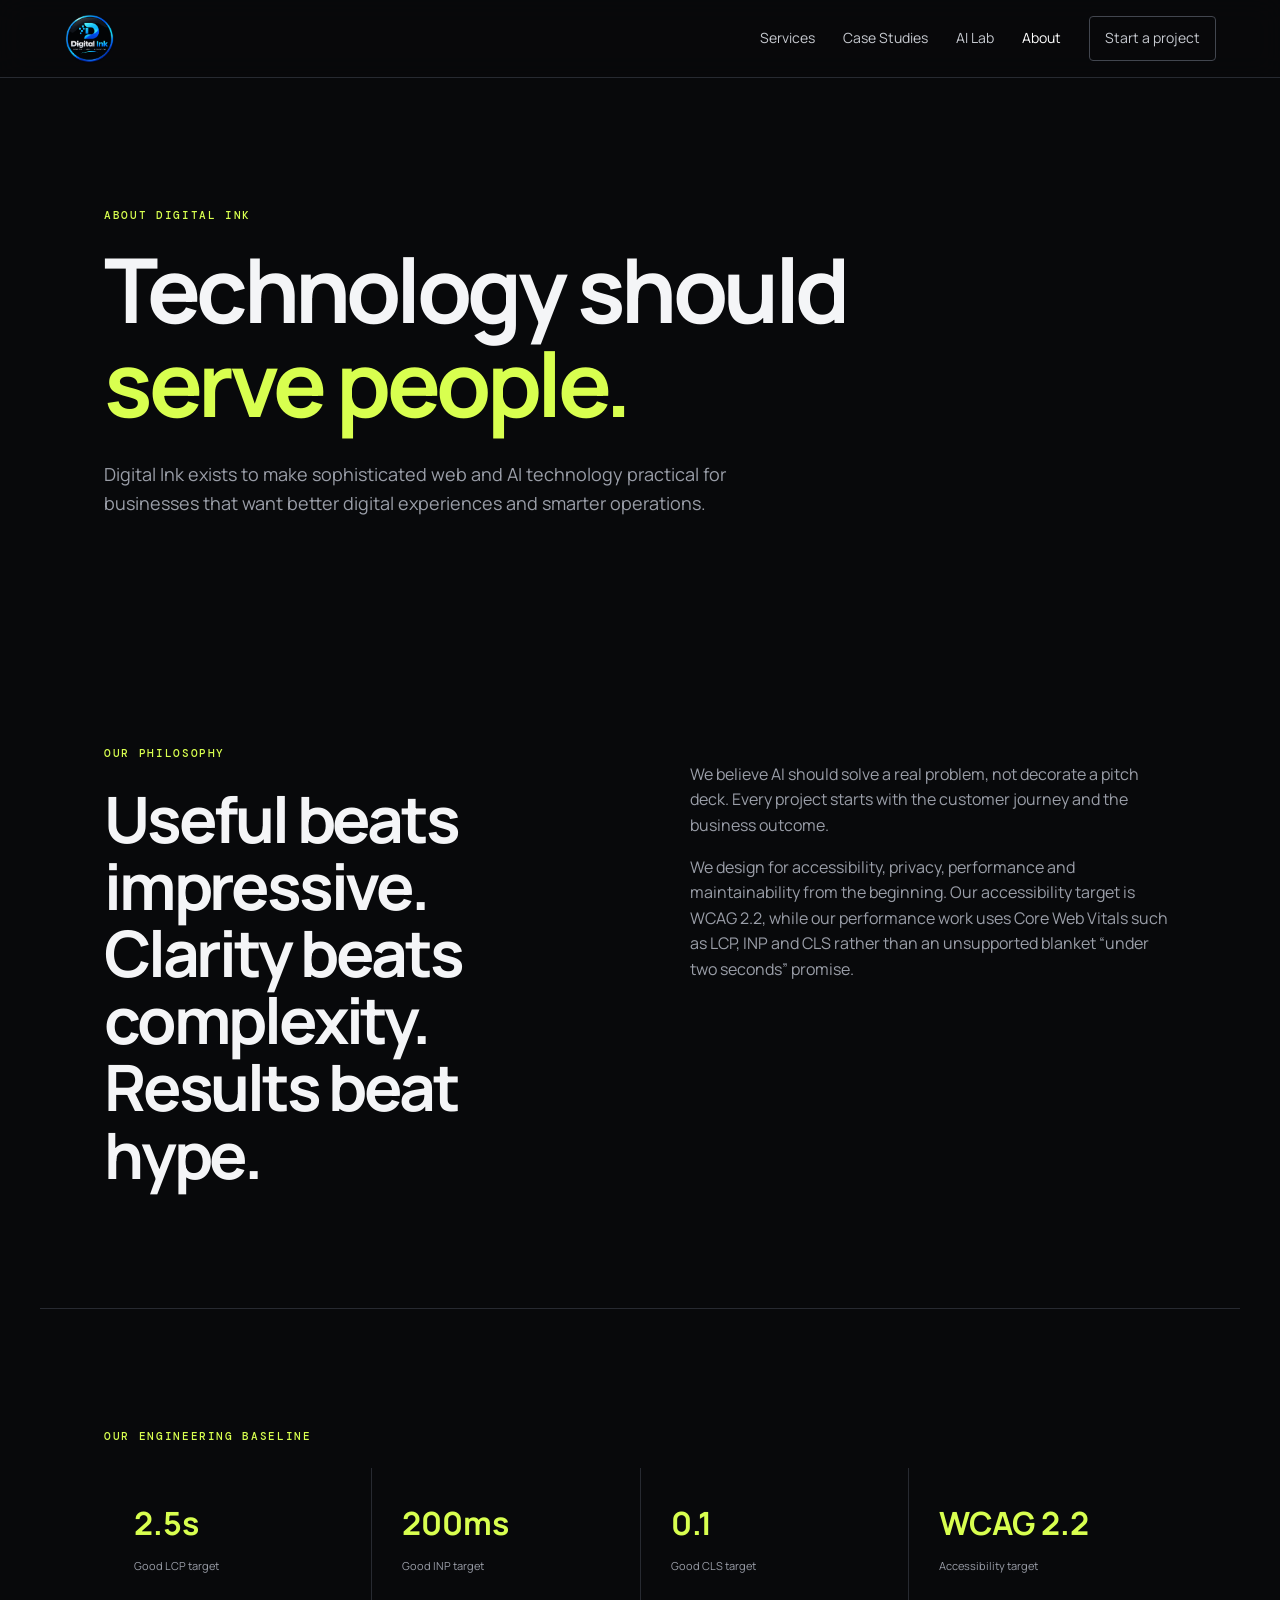
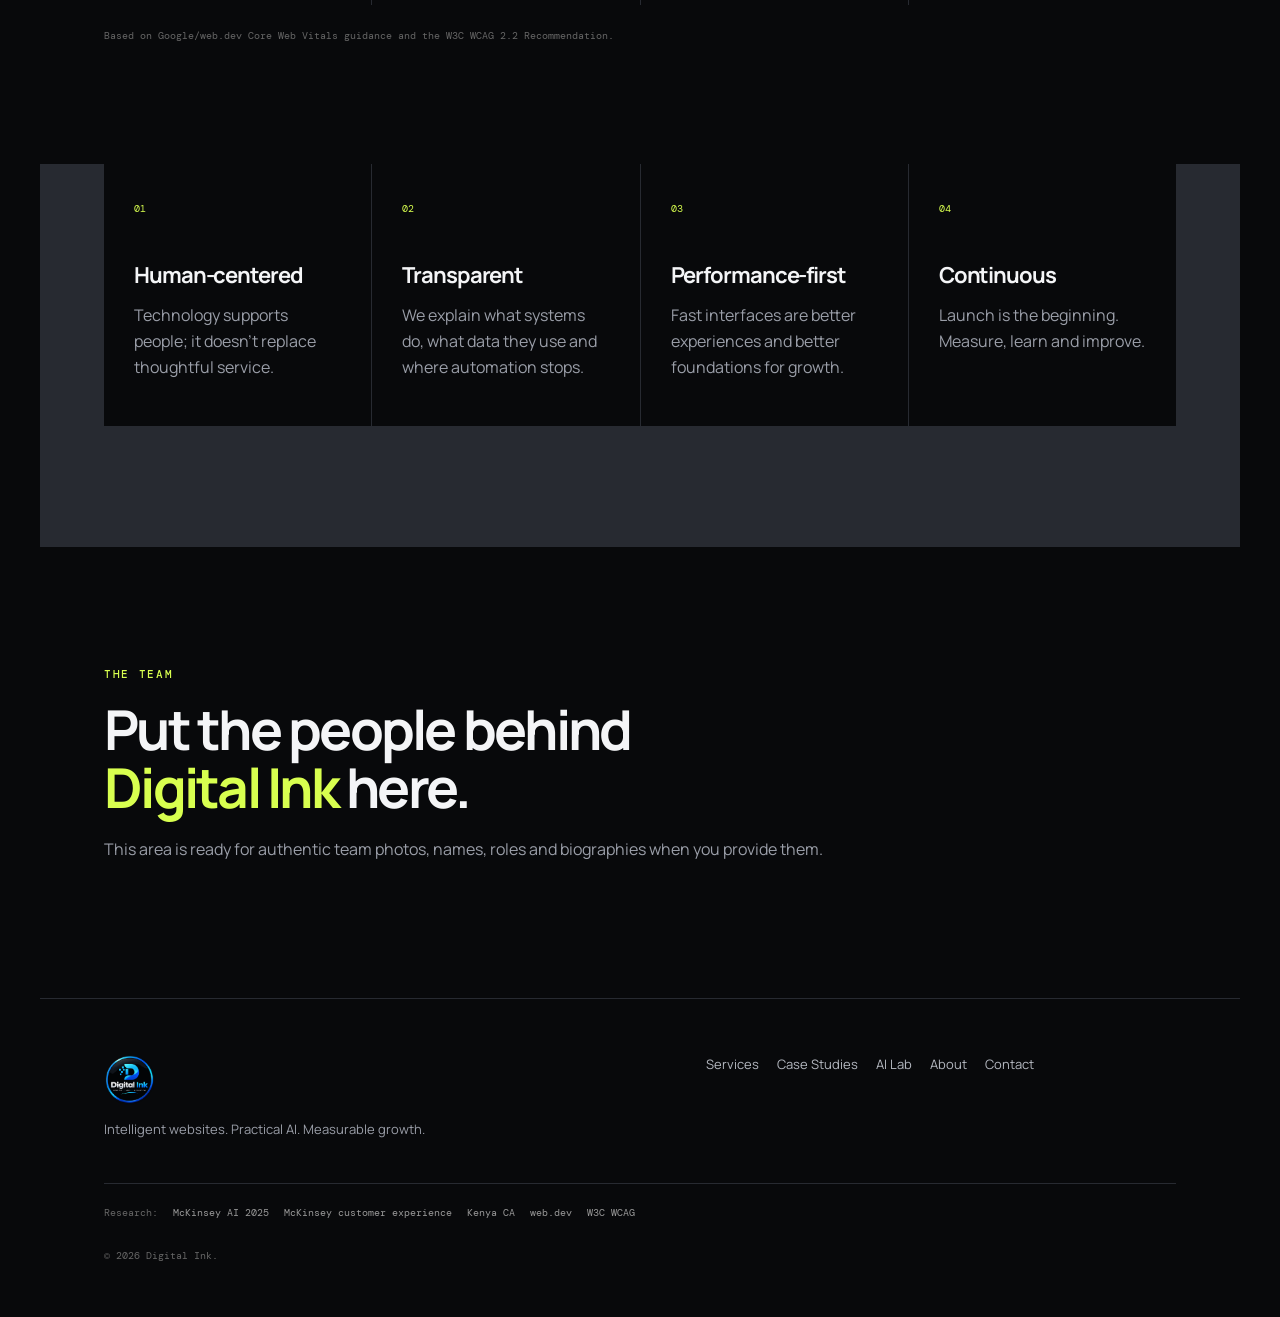
==== commit 41e94852: "Add files via upload" ====
--- a/about.html
+++ b/about.html
@@ -1,7 +1,22 @@
 <!doctype html><html lang="en"><head><meta charset="utf-8"><link rel="icon" type="image/png" href="assets/favicon.png"><meta name="viewport" content="width=device-width,initial-scale=1"><title>About — Digital Ink</title><link rel="stylesheet" href="assets/styles.css"></head><body>
 <header class="site-header"><a class="brand" href="index.html" aria-label="Digital Ink home"><img class="brand-logo" src="assets/digital-ink-logo.png" alt="Digital Ink"></a><button class="menu-toggle">☰</button><nav><a href="services.html">Services</a><a href="case-studies.html">Case Studies</a><a href="ai-lab.html">AI Lab</a><a class="active" href="about.html">About</a><a href="contact.html" class="nav-cta">Start a project</a></nav></header>
 <main><section class="page-hero"><div class="eyebrow">ABOUT DIGITAL INK</div><h1>Technology should<br><span>serve people.</span></h1><p>Digital Ink exists to make sophisticated web and AI technology practical for businesses that want better digital experiences and smarter operations.</p></section>
-<section class="section manifesto"><div class="manifesto-main"><div class="section-label">OUR PHILOSOPHY</div><h2>Useful beats impressive.<br>Clarity beats complexity.<br>Results beat hype.</h2></div><div><p>We believe AI should solve a real problem, not decorate a pitch deck. Every project starts with the customer journey and the business outcome.</p><p>We design for accessibility, privacy, performance and maintainability from the beginning.</p></div></section>
+<section class="section manifesto"><div class="manifesto-main"><div class="section-label">OUR PHILOSOPHY</div><h2>Useful beats impressive.<br>Clarity beats complexity.<br>Results beat hype.</h2></div><div><p>We believe AI should solve a real problem, not decorate a pitch deck. Every project starts with the customer journey and the business outcome.</p><p>We design for accessibility, privacy, performance and maintainability from the beginning. Our accessibility target is WCAG 2.2, while our performance work uses Core Web Vitals such as LCP, INP and CLS rather than an unsupported blanket “under two seconds” promise.</p></div></section>
+<section class="section standards-strip">
+  <div class="section-label">OUR ENGINEERING BASELINE</div>
+  <div class="standards-grid">
+    <div><strong>2.5s</strong><span>Good LCP target</span></div>
+    <div><strong>200ms</strong><span>Good INP target</span></div>
+    <div><strong>0.1</strong><span>Good CLS target</span></div>
+    <div><strong>WCAG 2.2</strong><span>Accessibility target</span></div>
+  </div>
+  <div class="source-note">Based on Google/web.dev Core Web Vitals guidance and the W3C WCAG 2.2 Recommendation.</div>
+</section>
 <section class="section principles"><div class="principle"><b>01</b><h3>Human-centered</h3><p>Technology supports people; it doesn't replace thoughtful service.</p></div><div class="principle"><b>02</b><h3>Transparent</h3><p>We explain what systems do, what data they use and where automation stops.</p></div><div class="principle"><b>03</b><h3>Performance-first</h3><p>Fast interfaces are better experiences and better foundations for growth.</p></div><div class="principle"><b>04</b><h3>Continuous</h3><p>Launch is the beginning. Measure, learn and improve.</p></div></section>
 <section class="section team-placeholder"><div class="section-label">THE TEAM</div><h2>Put the people behind<br><span>Digital Ink</span> here.</h2><p>This area is ready for authentic team photos, names, roles and biographies when you provide them.</p></section></main>
-<footer><div><a class="brand" href="index.html" aria-label="Digital Ink home"><img class="brand-logo" src="assets/digital-ink-logo.png" alt="Digital Ink"></a><p>Intelligent websites. Practical AI. Measurable growth.</p></div><div class="footer-links"><a href="services.html">Services</a><a href="case-studies.html">Case Studies</a><a href="ai-lab.html">AI Lab</a><a href="about.html">About</a><a href="contact.html">Contact</a></div><div class="copyright">© 2026 Digital Ink.</div></footer><script src="assets/app.js"></script></body></html>+<footer><div><a class="brand" href="index.html" aria-label="Digital Ink home"><img class="brand-logo" src="assets/digital-ink-logo.png" alt="Digital Ink"></a><p>Intelligent websites. Practical AI. Measurable growth.</p></div><div class="footer-links"><a href="services.html">Services</a><a href="case-studies.html">Case Studies</a><a href="ai-lab.html">AI Lab</a><a href="about.html">About</a><a href="contact.html">Contact</a></div><div class="research-links"><span>Research:</span>
+<a href="https://www.mckinsey.com/capabilities/quantumblack/our-insights/the-state-of-ai-2025" target="_blank" rel="noopener">McKinsey AI 2025</a>
+<a href="https://www.mckinsey.com/capabilities/growth-marketing-and-sales/our-insights/next-best-experience-how-ai-can-power-every-customer-interaction" target="_blank" rel="noopener">McKinsey customer experience</a>
+<a href="https://www.ca.go.ke/index.php/mobile-internet-and-tech-services-surge-kenya-digital-shift-accelerates" target="_blank" rel="noopener">Kenya CA</a>
+<a href="https://web.dev/articles/vitals" target="_blank" rel="noopener">web.dev</a>
+<a href="https://www.w3.org/TR/wcag/" target="_blank" rel="noopener">W3C WCAG</a></div><div class="copyright">© 2026 Digital Ink.</div></footer><script src="assets/app.js"></script></body></html>
--- a/assets/styles.css
+++ b/assets/styles.css
@@ -2,3 +2,27 @@
 :root{--bg:#08090b;--panel:#101216;--panel2:#15171c;--text:#f4f5f7;--muted:#9a9ea8;--line:#272a31;--accent:#d8ff4f;--max:1200px}
 *{box-sizing:border-box}html{scroll-behavior:smooth}body{margin:0;background:var(--bg);color:var(--text);font-family:Manrope,system-ui,sans-serif;line-height:1.6}a{color:inherit;text-decoration:none}p{color:var(--muted)}button,input,textarea,select{font:inherit}.site-header{height:78px;border-bottom:1px solid var(--line);display:flex;align-items:center;justify-content:space-between;padding:0 max(5vw,24px);position:sticky;top:0;background:rgba(8,9,11,.88);backdrop-filter:blur(14px);z-index:20}.brand{display:flex;align-items:center;gap:10px;font-weight:800;letter-spacing:-.04em}.brand-logo{display:block;width:150px;height:52px;object-fit:contain;object-position:left center}.brand:focus-visible{outline:2px solid var(--accent);outline-offset:5px}.brand-mark{width:32px;height:32px;border:1px solid #5e624d;display:grid;place-items:center;font:500 11px 'DM Mono';color:var(--accent)}nav{display:flex;align-items:center;gap:28px;font-size:14px;color:#c7cad0}nav a:hover,nav a.active{color:#fff}.nav-cta{border:1px solid #42464f;padding:10px 15px;border-radius:4px}.nav-cta:hover{border-color:var(--accent)}.menu-toggle{display:none;background:none;border:0;color:#fff;font-size:24px}.hero{min-height:calc(100vh - 78px);max-width:var(--max);margin:auto;padding:8vh 5vw;display:grid;grid-template-columns:1.05fr .95fr;gap:50px;align-items:center}.eyebrow,.section-label{font:500 11px 'DM Mono';letter-spacing:.15em;color:var(--accent)}h1,h2,h3{line-height:1.05;letter-spacing:-.05em;margin:0}h1{font-size:clamp(52px,7vw,92px);margin:20px 0 25px}h1 span,h2 span{color:var(--accent)}.hero-text{font-size:18px;max-width:650px}.hero-actions{display:flex;align-items:center;gap:28px;margin-top:35px}.btn{display:inline-flex;justify-content:center;align-items:center;gap:12px;padding:14px 20px;border-radius:4px;border:1px solid transparent;cursor:pointer;font-weight:700;font-size:14px}.btn-primary{background:var(--accent);color:#090a0b}.btn-primary:hover{filter:brightness(1.06);transform:translateY(-1px)}.btn-secondary{background:transparent;border-color:#454953;color:#fff}.text-link{font-size:14px;font-weight:700}.trust-row{display:flex;gap:24px;margin-top:60px;font:11px 'DM Mono';color:#777c86}.hero-visual{min-height:510px;position:relative;display:grid;place-items:center}.orb{width:270px;height:270px;border-radius:50%;background:radial-gradient(circle,#d8ff4f22,#6f7d3820 35%,transparent 68%);box-shadow:0 0 100px #d8ff4f15}.network{position:absolute;width:10px;height:10px;background:var(--accent);border-radius:50%;box-shadow:0 0 22px var(--accent)}.n1{top:23%;left:18%}.n2{top:67%;right:12%}.n3{bottom:12%;left:32%}.demo-window{position:absolute;width:min(430px,90%);padding:18px;background:rgba(16,18,22,.92);border:1px solid #343840;box-shadow:0 30px 80px #0008;transform:rotate(2deg)}.window-top{display:flex;gap:6px;border-bottom:1px solid #2a2d33;padding-bottom:12px}.window-top span{width:7px;height:7px;border-radius:50%;background:#555}.window-top small{margin-left:auto;font:10px 'DM Mono';color:#666}.chat-line{display:flex;justify-content:space-between;margin:22px 0;font-size:12px}.chat-line em{font-style:normal;color:var(--accent)}.bubble{padding:12px 14px;margin:10px 0;font-size:12px;max-width:85%}.bubble.user{margin-left:auto;background:#262a31}.bubble.ai{background:#d8ff4f;color:#10120c}.typing{font:10px 'DM Mono';color:#777;margin-top:18px}.typing i{display:inline-block;width:4px;height:4px;background:#777;border-radius:50%;margin-right:3px;animation:pulse 1s infinite}.typing i:nth-child(2){animation-delay:.2s}.typing i:nth-child(3){animation-delay:.4s}@keyframes pulse{50%{opacity:.2}}.section{max-width:var(--max);margin:auto;padding:120px 5vw}.two-col{display:grid;grid-template-columns:1fr 1fr;gap:100px;margin-top:25px}.two-col h2{font-size:clamp(40px,5vw,65px)}.metrics{display:grid;grid-template-columns:repeat(4,1fr);border-top:1px solid var(--line);margin-top:80px}.metrics div{padding:25px;border-right:1px solid var(--line);display:flex;flex-direction:column;gap:20px}.metrics strong{font:12px 'DM Mono';color:var(--accent)}.metrics span{font-weight:700}.dark-section{max-width:none;background:#0d0f12}.dark-section>*{max-width:var(--max);margin-left:auto;margin-right:auto}.card-grid{display:grid;grid-template-columns:repeat(3,1fr);gap:1px;background:var(--line);margin-top:35px}.feature-card{background:#0d0f12;padding:40px;min-height:300px;display:flex;flex-direction:column}.feature-card:hover{background:#14171b}.feature-card span{font:11px 'DM Mono';color:var(--accent)}.feature-card h3{font-size:30px;margin-top:auto}.feature-card b{font-size:12px;margin-top:20px}.cta-box{border:1px solid #33373f;padding:60px;display:flex;align-items:center;justify-content:space-between;background:linear-gradient(120deg,#111419,#0a0b0e)}.cta-box h2{font-size:clamp(38px,5vw,62px);margin-top:18px}footer{border-top:1px solid var(--line);padding:55px 5vw;display:grid;grid-template-columns:1.3fr 1fr auto;gap:30px;max-width:var(--max);margin:auto}footer p{font-size:13px;max-width:330px}.footer-links{display:flex;flex-wrap:wrap;gap:18px;font-size:13px;color:#b4b8c0}.copyright{font:10px 'DM Mono';color:#666;align-self:end}.page-hero{max-width:var(--max);margin:auto;padding:130px 5vw 90px}.page-hero h1{font-size:clamp(55px,7vw,90px)}.page-hero>p{font-size:18px;max-width:650px;margin-top:30px}.service-list{padding-top:20px}.service-row{display:grid;grid-template-columns:70px 1fr 320px;gap:50px;border-top:1px solid var(--line);padding:65px 0}.service-row h2{font-size:42px}.service-row p{max-width:650px}.service-row ul{display:flex;flex-wrap:wrap;gap:8px 30px;padding:0;list-style:none;color:#b8bbc2;font-size:13px}.service-number{font:12px 'DM Mono';color:var(--accent)}.mini-demo,.mini-chart,.mini-personal,.mini-flow{background:#111318;border:1px solid #2b2e35;min-height:180px;padding:22px}.mini-bar{height:10px;background:#2a2d33;width:60%;margin-bottom:25px}.mini-lines{height:50px;background:repeating-linear-gradient(to bottom,#25282e 0 6px,transparent 6px 14px)}.mini-button{margin-top:20px;border:1px solid #555;padding:8px;width:75px;font-size:10px}.chat-mini{font-size:11px}.chat-mini b{color:var(--accent)}.chat-mini p{background:#20232a;padding:8px;color:#ccc}.chat-mini .mini-user{margin-left:30px}.mini-chart{display:flex;align-items:end;gap:8px}.mini-chart i{width:18px;background:var(--accent);opacity:.7}.mini-chart i:nth-child(1){height:30%}.mini-chart i:nth-child(2){height:45%}.mini-chart i:nth-child(3){height:35%}.mini-chart i:nth-child(4){height:65%}.mini-chart i:nth-child(5){height:52%}.mini-chart i:nth-child(6){height:85%}.mini-personal{display:flex;flex-direction:column;justify-content:center;gap:10px}.mini-personal span{color:#888;font-size:11px}.mini-personal strong{font-size:22px}.mini-flow{display:flex;align-items:center;justify-content:center;gap:8px;font:11px 'DM Mono'}.mini-flow span{border:1px solid #444;padding:8px}.cases{padding-top:20px}.case-card{display:grid;grid-template-columns:1.05fr .95fr;gap:70px;border-top:1px solid var(--line);padding:70px 0}.case-card.reverse{grid-template-columns:.95fr 1.05fr}.case-card.reverse .case-visual{order:2}.case-visual{background:#111318;border:1px solid #292d34;padding:28px;display:grid;grid-template-columns:1fr 1fr;gap:15px;align-content:center}.case-visual>span{font:9px 'DM Mono';color:#777}.fake-site{min-height:180px;padding:30px;font-size:14px;background:#e9ebef;color:#15171a}.fake-site b{display:block;margin-top:50px;padding:8px;background:#15171a;color:#fff}.fake-site.new{background:#d8ff4f}.result-row{display:flex;gap:50px;margin:35px 0}.result-row div{display:flex;flex-direction:column}.result-row strong{font-size:38px}.result-row span{font-size:11px;color:#888}.case-copy h2{font-size:48px;margin:20px 0}.case-copy small{color:#666;font-size:10px}.dashboard{display:block}.dash-head{font:10px 'DM Mono';color:var(--accent);border-bottom:1px solid #333;padding-bottom:15px}.dash-grid{display:grid;grid-template-columns:repeat(3,1fr);gap:8px;margin:25px 0}.dash-grid span{font-size:26px;border:1px solid #2d3036;padding:18px}.dash-bars{height:120px;background:linear-gradient(to top,transparent 0 20%,#24272d 20% 21%,transparent 21% 40%,#24272d 40% 41%,transparent 41% 60%,#24272d 60% 61%,transparent 61%);position:relative}.dash-bars:after{content:'';position:absolute;inset:20px 10px;background:linear-gradient(145deg,transparent 20%,var(--accent) 21% 23%,transparent 24% 42%,var(--accent) 43% 45%,transparent 46% 62%,var(--accent) 63% 65%,transparent 66%)}.sandbox{padding-top:30px}.sandbox-grid{display:grid;grid-template-columns:1fr 1fr;gap:1px;background:var(--line);margin-top:30px}.sandbox-panel,.output-panel{background:#101216;padding:40px}.sandbox-panel h2{font-size:40px}.sandbox-panel label,.contact-form label{display:block;color:#c6c9d0;font-size:12px;font-weight:700;margin:25px 0}.sandbox-panel input,.contact-form input,.contact-form textarea,.contact-form select{display:block;width:100%;background:#0a0b0e;border:1px solid #343840;color:#fff;padding:14px;margin-top:8px;outline:none}.sandbox-panel input:focus,.contact-form input:focus,.contact-form textarea:focus{border-color:var(--accent)}.output-panel{min-height:360px}.output-label{font:10px 'DM Mono';color:#666}.output-panel h3{font-size:28px;margin:50px 0 15px}.output-panel small{display:block;color:#666;margin-top:25px}.muted{color:#666}.lab-cards{display:grid;grid-template-columns:repeat(3,1fr);gap:1px;background:var(--line);padding-top:0}.lab-cards article{background:var(--bg);padding:40px}.lab-cards span,.principle b{font:10px 'DM Mono';color:var(--accent)}.lab-cards h3{font-size:26px;margin-top:70px}.manifesto{display:grid;grid-template-columns:1fr 1fr;gap:100px}.manifesto-main h2{font-size:clamp(42px,5vw,68px);margin-top:25px}.principles{display:grid;grid-template-columns:repeat(4,1fr);gap:1px;background:var(--line);padding-top:0}.principle{background:var(--bg);padding:30px}.principle h3{font-size:22px;margin-top:45px}.team-placeholder{border-top:1px solid var(--line)}.team-placeholder h2{font-size:55px;margin:20px 0}.contact-grid{display:grid;grid-template-columns:1.2fr .8fr;gap:80px;padding-top:20px}.contact-form{border-top:1px solid var(--line);padding-top:15px}.contact-form .btn{margin-top:10px}.form-status{display:none;border:1px solid #3e4930;color:var(--accent);padding:14px;margin-top:18px;font-size:12px}.form-status.show{display:block}.aside-card{border-top:1px solid var(--line);padding:25px 0}.aside-card span{font:10px 'DM Mono';color:var(--accent)}.aside-card h3{font-size:25px;margin:15px 0}.aside-card p{font-size:13px}.aside-card .btn{margin-top:10px}
 @media(max-width:850px){.site-header{height:68px}.menu-toggle{display:block}header nav{display:none;position:absolute;left:0;right:0;top:68px;background:#0b0c0f;padding:25px;flex-direction:column;align-items:flex-start;border-bottom:1px solid var(--line)}header nav.open{display:flex}.hero{grid-template-columns:1fr;padding-top:70px}.hero-visual{min-height:390px}.two-col,.manifesto,.contact-grid,.sandbox-grid{grid-template-columns:1fr;gap:35px}.metrics{grid-template-columns:1fr 1fr}.card-grid,.lab-cards,.principles{grid-template-columns:1fr}.service-row,.case-card,.case-card.reverse{grid-template-columns:1fr;gap:25px}.case-card.reverse .case-visual{order:0}.service-row h2,.case-copy h2{font-size:36px}.cta-box{flex-direction:column;align-items:flex-start;gap:30px;padding:40px}footer{grid-template-columns:1fr}.copyright{align-self:auto}.page-hero{padding-top:90px}.page-hero h1{font-size:52px}.hero h1{font-size:55px}.trust-row{flex-wrap:wrap}.hero-actions{flex-wrap:wrap}.mini-demo,.mini-chart,.mini-personal,.mini-flow{max-width:420px}.result-row{gap:25px}.case-visual{grid-template-columns:1fr 1fr}}
+
+.source-note{font:10px 'DM Mono';color:#666;margin-top:22px;line-height:1.7}
+.industry-context{border-top:1px solid var(--line)}
+.industry-grid{display:grid;grid-template-columns:repeat(3,1fr);gap:1px;background:var(--line);margin-top:30px}
+.industry-grid>div{background:var(--bg);padding:38px}
+.industry-grid strong{display:block;font-size:48px;letter-spacing:-.06em;color:var(--accent)}
+.industry-grid p{font-size:13px}
+.standards-strip{border-top:1px solid var(--line)}
+.standards-grid{display:grid;grid-template-columns:repeat(4,1fr);gap:1px;background:var(--line);margin-top:25px}
+.standards-grid>div{background:var(--bg);padding:30px}
+.standards-grid strong{display:block;font-size:32px;color:var(--accent)}
+.standards-grid span{display:block;color:#9a9ea8;font-size:11px;margin-top:8px}
+.evidence-panel{display:flex;flex-direction:column;justify-content:center;min-height:350px}
+.evidence-number{font-size:74px;line-height:1;color:var(--accent);letter-spacing:-.07em}
+.evidence-number.second{margin-top:28px}
+.evidence-label{font:10px 'DM Mono';color:#888;margin:10px 0 18px}
+.evidence-panel small{color:#666;font-size:10px;margin-top:18px}
+.evidence-bar{height:8px;background:#25282e;margin-top:10px}
+.evidence-bar span{display:block;height:100%;background:var(--accent)}
+.evidence-note{font-size:13px;color:#aaa;border-left:2px solid #3d4430;padding-left:15px}
+.research-links{grid-column:1/-1;border-top:1px solid var(--line);padding-top:22px;display:flex;flex-wrap:wrap;gap:15px;font:10px 'DM Mono';color:#666}
+.research-links a{color:#999}
+.research-links a:hover{color:var(--accent)}
+@media(max-width:850px){.industry-grid,.standards-grid{grid-template-columns:1fr}.evidence-number{font-size:56px}.research-links{grid-column:auto}}
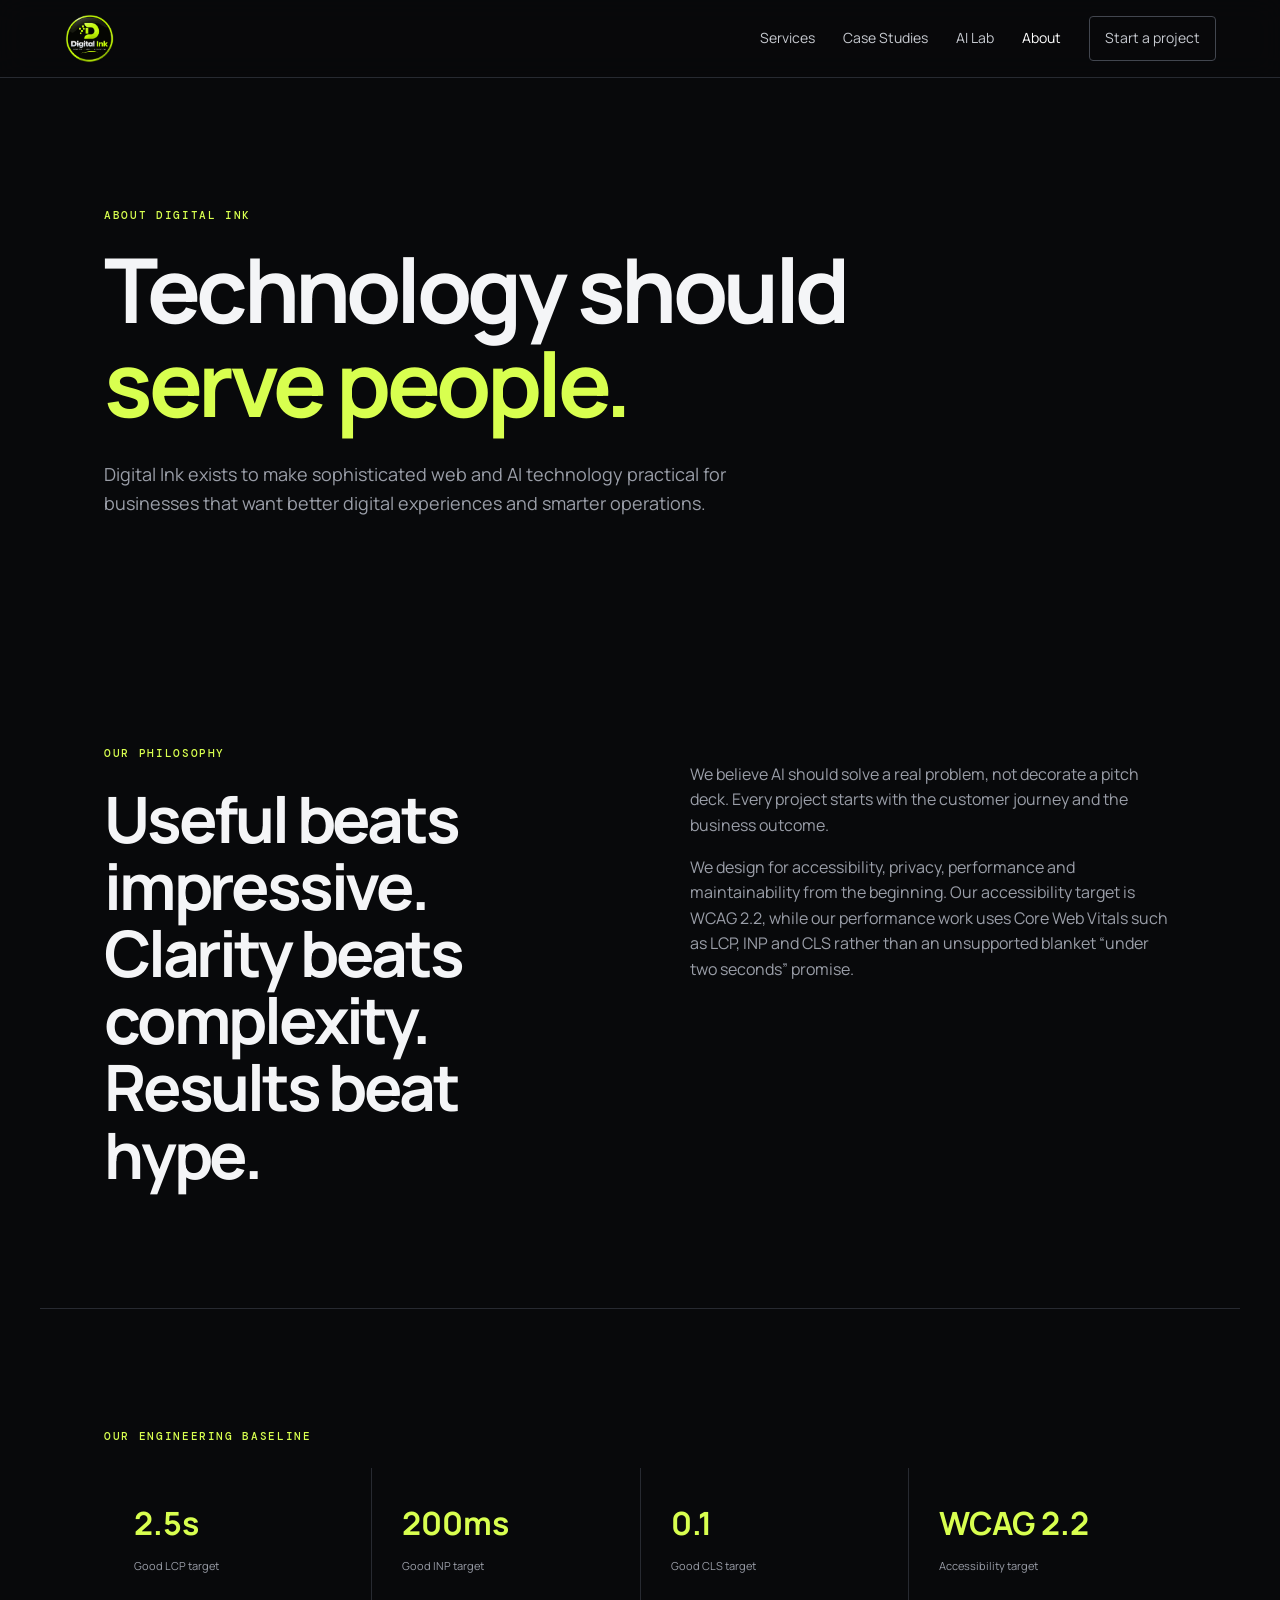
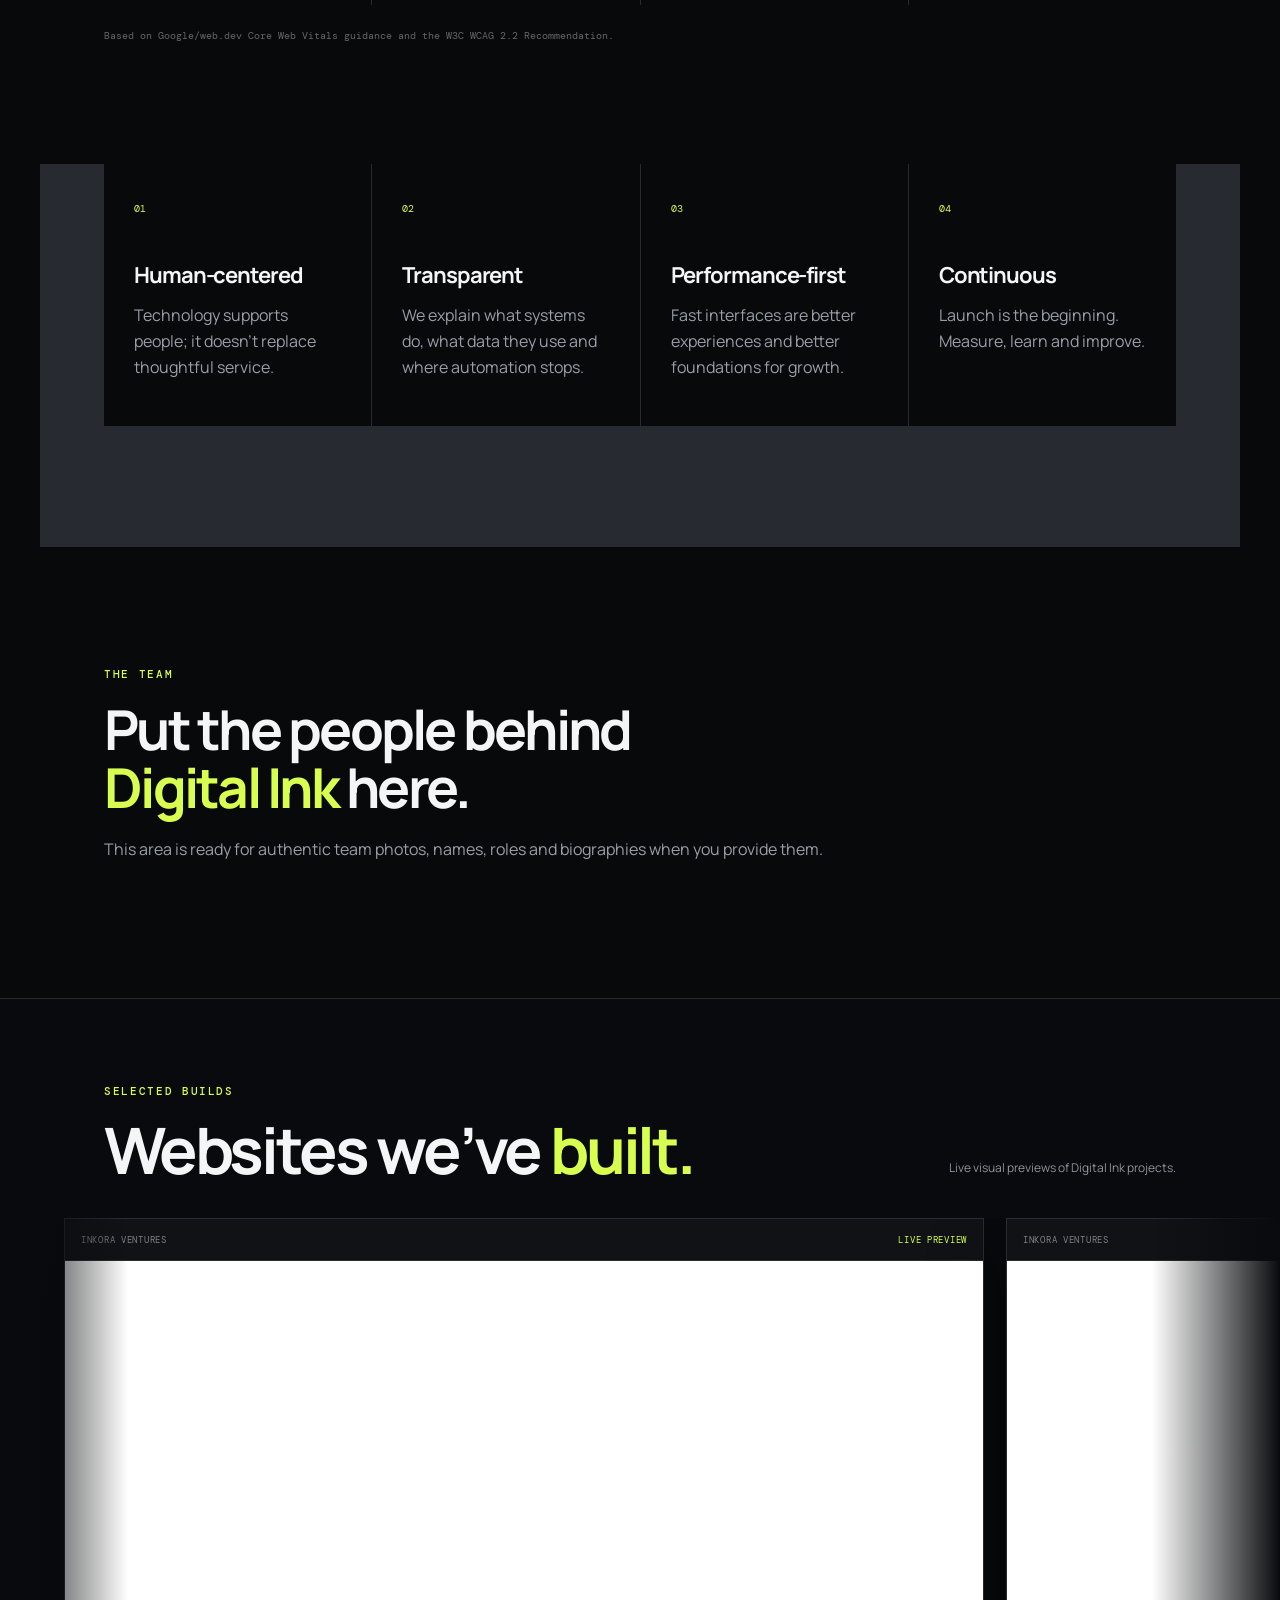
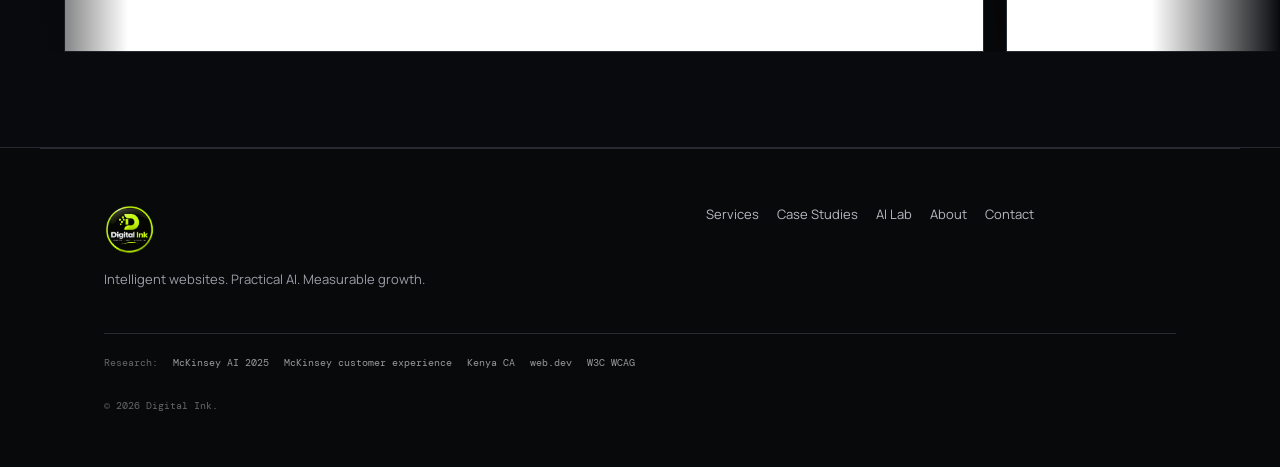
==== commit 2cea4e1c: "Add files via upload" ====
--- a/about.html
+++ b/about.html
@@ -14,6 +14,32 @@
 </section>
 <section class="section principles"><div class="principle"><b>01</b><h3>Human-centered</h3><p>Technology supports people; it doesn't replace thoughtful service.</p></div><div class="principle"><b>02</b><h3>Transparent</h3><p>We explain what systems do, what data they use and where automation stops.</p></div><div class="principle"><b>03</b><h3>Performance-first</h3><p>Fast interfaces are better experiences and better foundations for growth.</p></div><div class="principle"><b>04</b><h3>Continuous</h3><p>Launch is the beginning. Measure, learn and improve.</p></div></section>
 <section class="section team-placeholder"><div class="section-label">THE TEAM</div><h2>Put the people behind<br><span>Digital Ink</span> here.</h2><p>This area is ready for authentic team photos, names, roles and biographies when you provide them.</p></section></main>
+<section class="work-marquee" aria-labelledby="selected-work-title">
+  <div class="work-marquee-head">
+    <div>
+      <div class="section-label">SELECTED BUILDS</div>
+      <h2 id="selected-work-title">Websites we’ve <span>built.</span></h2>
+    </div>
+    <p>Live visual previews of Digital Ink projects.</p>
+  </div>
+  <div class="work-marquee-viewport">
+    <div class="work-marquee-track">
+      <article class="work-preview" aria-label="Inkora Ventures website preview">
+        <div class="work-preview-top"><span>INKORA VENTURES</span><span>LIVE PREVIEW</span></div>
+        <div class="work-preview-screen">
+          <iframe src="https://inkora-vert.vercel.app/" title="Inkora Ventures website preview" loading="lazy" tabindex="-1"></iframe>
+        </div>
+      </article>
+      <article class="work-preview" aria-label="Inkora Ventures website preview">
+        <div class="work-preview-top"><span>INKORA VENTURES</span><span>LIVE PREVIEW</span></div>
+        <div class="work-preview-screen">
+          <iframe src="https://inkora-vert.vercel.app/" title="Inkora Ventures website preview" loading="lazy" tabindex="-1"></iframe>
+        </div>
+      </article>
+    </div>
+  </div>
+</section>
+
 <footer><div><a class="brand" href="index.html" aria-label="Digital Ink home"><img class="brand-logo" src="assets/digital-ink-logo.png" alt="Digital Ink"></a><p>Intelligent websites. Practical AI. Measurable growth.</p></div><div class="footer-links"><a href="services.html">Services</a><a href="case-studies.html">Case Studies</a><a href="ai-lab.html">AI Lab</a><a href="about.html">About</a><a href="contact.html">Contact</a></div><div class="research-links"><span>Research:</span>
 <a href="https://www.mckinsey.com/capabilities/quantumblack/our-insights/the-state-of-ai-2025" target="_blank" rel="noopener">McKinsey AI 2025</a>
 <a href="https://www.mckinsey.com/capabilities/growth-marketing-and-sales/our-insights/next-best-experience-how-ai-can-power-every-customer-interaction" target="_blank" rel="noopener">McKinsey customer experience</a>
--- a/assets/styles.css
+++ b/assets/styles.css
@@ -26,3 +26,23 @@
 .research-links a{color:#999}
 .research-links a:hover{color:var(--accent)}
 @media(max-width:850px){.industry-grid,.standards-grid{grid-template-columns:1fr}.evidence-number{font-size:56px}.research-links{grid-column:auto}}
+
+.work-marquee{width:100%;overflow:hidden;border-top:1px solid var(--line);border-bottom:1px solid var(--line);background:#090a0d;padding:85px 0 95px;position:relative}
+.work-marquee:before,.work-marquee:after{content:"";position:absolute;top:0;bottom:0;width:10vw;z-index:3;pointer-events:none}
+.work-marquee:before{left:0;background:linear-gradient(90deg,#090a0d,transparent)}
+.work-marquee:after{right:0;background:linear-gradient(270deg,#090a0d,transparent)}
+.work-marquee-head{max-width:var(--max);margin:0 auto 35px;padding:0 5vw;display:flex;align-items:end;justify-content:space-between;gap:30px;position:relative;z-index:4}
+.work-marquee-head h2{font-size:clamp(40px,5vw,65px);margin-top:18px}
+.work-marquee-head h2 span{color:var(--accent)}
+.work-marquee-head p{max-width:320px;color:#8f939c;font-size:12px;line-height:1.7;margin-bottom:5px}
+.work-marquee-viewport{width:100%;overflow:hidden}
+.work-marquee-track{display:flex;width:max-content;gap:22px;animation:workMarquee 32s linear infinite;padding-left:5vw}
+.work-marquee:hover .work-marquee-track{animation-play-state:paused}
+.work-preview{width:min(72vw,920px);flex:0 0 auto;background:#101216;border:1px solid #292d34;box-shadow:0 25px 70px rgba(0,0,0,.35);overflow:hidden}
+.work-preview-top{height:42px;padding:0 16px;display:flex;align-items:center;justify-content:space-between;border-bottom:1px solid #292d34;font:9px 'DM Mono';letter-spacing:.08em;color:#7d818a}
+.work-preview-top span:last-child{color:var(--accent)}
+.work-preview-screen{height:390px;background:#e9ebef;overflow:hidden;position:relative}
+.work-preview-screen iframe{display:block;width:100%;height:100%;border:0;background:#fff;transform-origin:top left}
+@keyframes workMarquee{from{transform:translateX(0)}to{transform:translateX(calc(-50% - 11px))}}
+@media(max-width:850px){.work-marquee{padding:65px 0 75px}.work-marquee-head{display:block;margin-bottom:25px}.work-marquee-head p{margin-top:16px}.work-preview{width:86vw}.work-preview-screen{height:330px}.work-marquee-track{animation-duration:27s}}
+@media(prefers-reduced-motion:reduce){.work-marquee-track{animation:none}.work-marquee:hover .work-marquee-track{animation:none}}
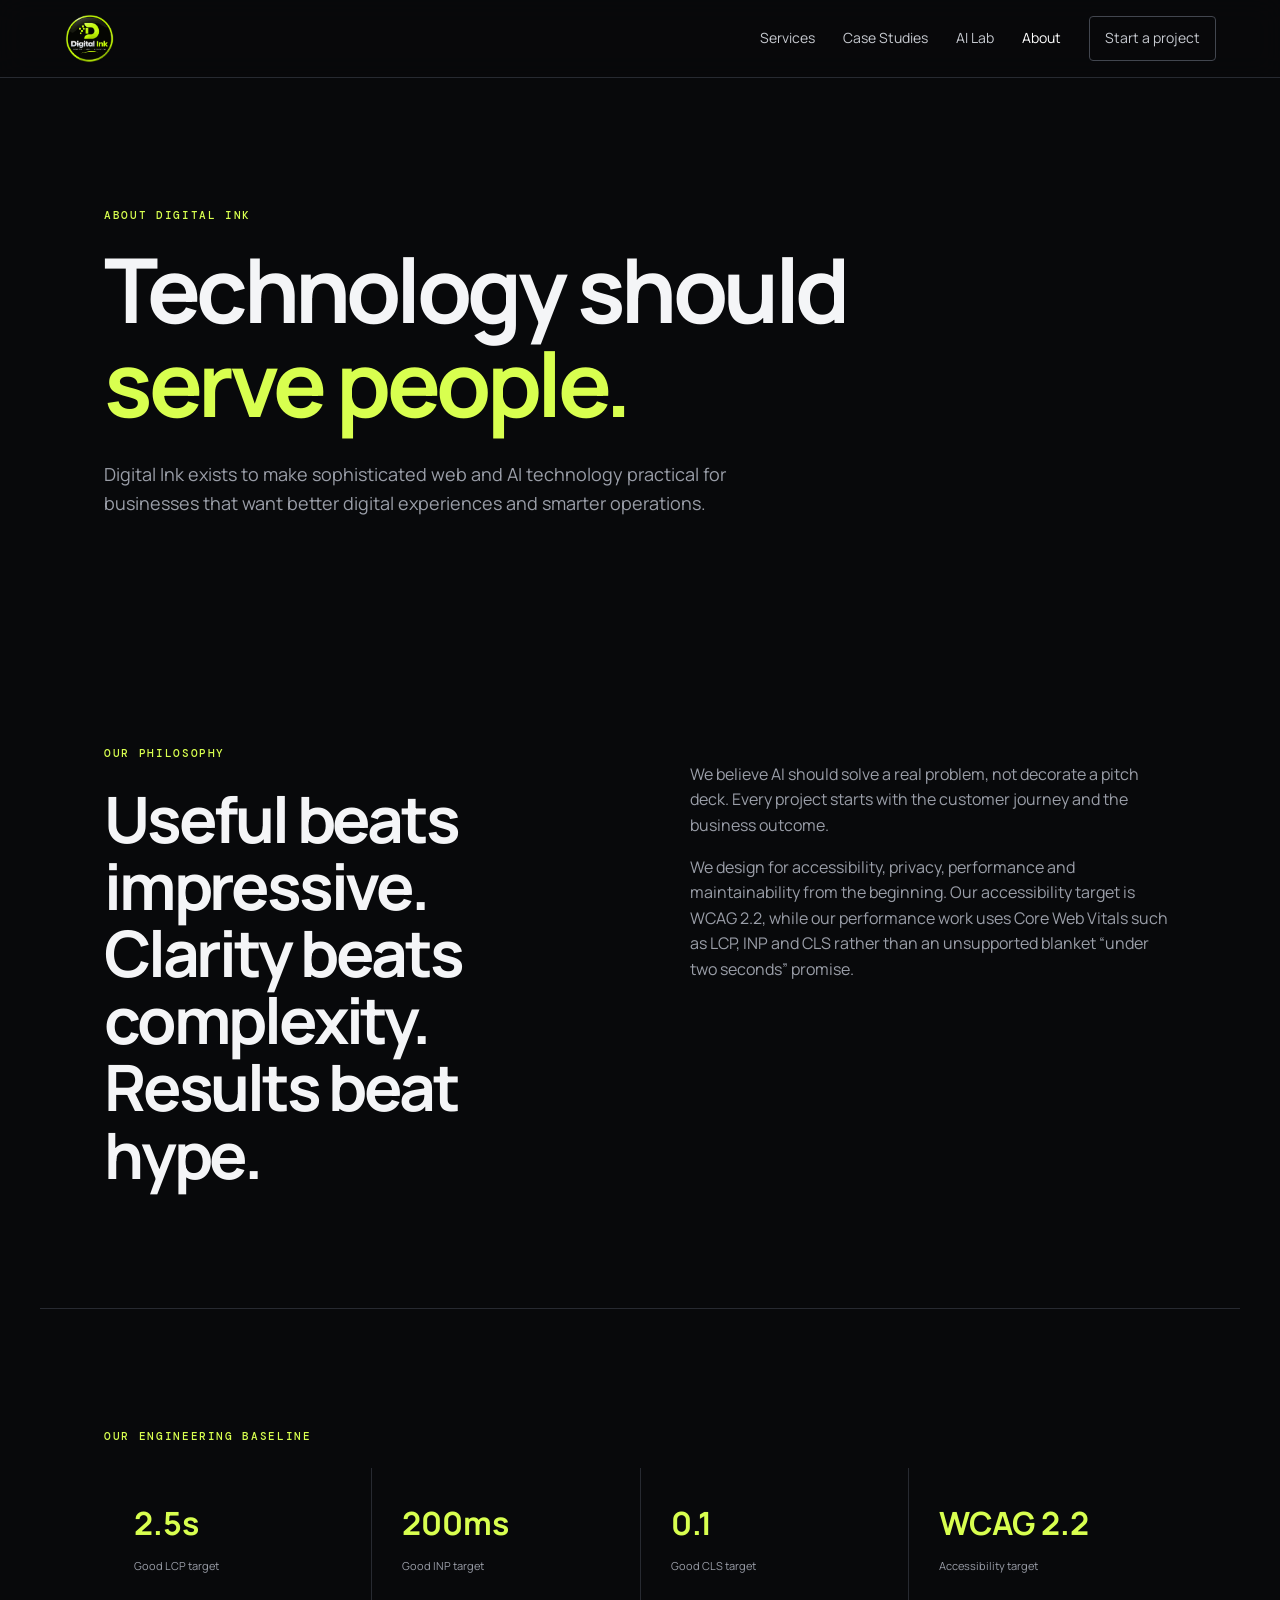
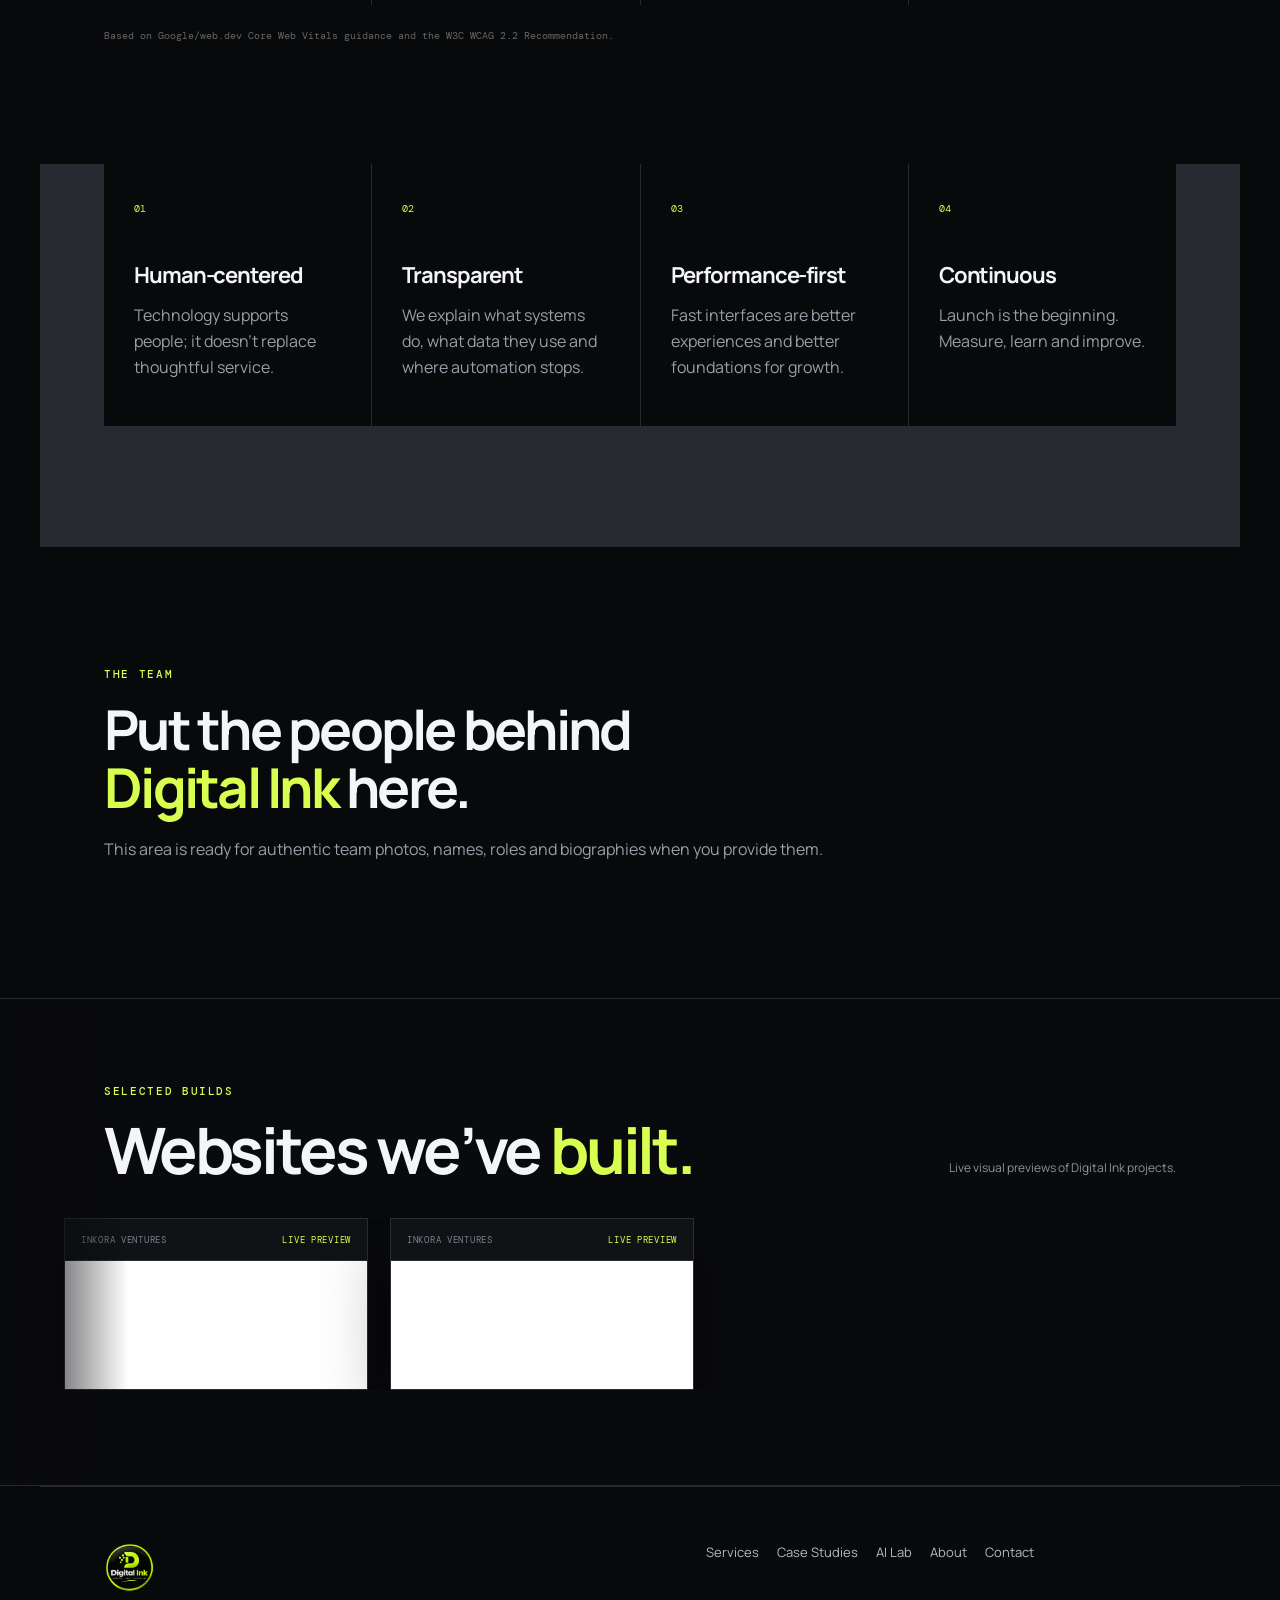
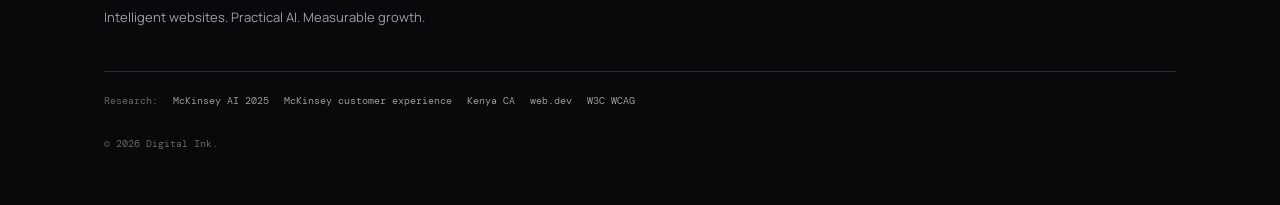
==== commit b102dd45: "Add files via upload" ====
--- a/about.html
+++ b/about.html
@@ -25,12 +25,14 @@
   <div class="work-marquee-viewport">
     <div class="work-marquee-track">
       <article class="work-preview" aria-label="Inkora Ventures website preview">
+        <a class="work-preview-link" href="https://inkora-vert.vercel.app/" target="_blank" rel="noopener noreferrer" aria-label="Open Inkora Ventures website"><span>Open website</span></a>
         <div class="work-preview-top"><span>INKORA VENTURES</span><span>LIVE PREVIEW</span></div>
         <div class="work-preview-screen">
           <iframe src="https://inkora-vert.vercel.app/" title="Inkora Ventures website preview" loading="lazy" tabindex="-1"></iframe>
         </div>
       </article>
       <article class="work-preview" aria-label="Inkora Ventures website preview">
+        <a class="work-preview-link" href="https://inkora-vert.vercel.app/" target="_blank" rel="noopener noreferrer" aria-label="Open Inkora Ventures website"><span>Open website</span></a>
         <div class="work-preview-top"><span>INKORA VENTURES</span><span>LIVE PREVIEW</span></div>
         <div class="work-preview-screen">
           <iframe src="https://inkora-vert.vercel.app/" title="Inkora Ventures website preview" loading="lazy" tabindex="-1"></iframe>
--- a/assets/styles.css
+++ b/assets/styles.css
@@ -38,11 +38,14 @@
 .work-marquee-viewport{width:100%;overflow:hidden}
 .work-marquee-track{display:flex;width:max-content;gap:22px;animation:workMarquee 32s linear infinite;padding-left:5vw}
 .work-marquee:hover .work-marquee-track{animation-play-state:paused}
-.work-preview{width:min(72vw,920px);flex:0 0 auto;background:#101216;border:1px solid #292d34;box-shadow:0 25px 70px rgba(0,0,0,.35);overflow:hidden}
+.work-preview{position:relative;width:min(24vw,304px);flex:0 0 auto;background:#101216;border:1px solid #292d34;box-shadow:0 25px 70px rgba(0,0,0,.35);overflow:hidden}
 .work-preview-top{height:42px;padding:0 16px;display:flex;align-items:center;justify-content:space-between;border-bottom:1px solid #292d34;font:9px 'DM Mono';letter-spacing:.08em;color:#7d818a}
 .work-preview-top span:last-child{color:var(--accent)}
-.work-preview-screen{height:390px;background:#e9ebef;overflow:hidden;position:relative}
+.work-preview-screen{height:auto;aspect-ratio:920/390;background:#e9ebef;overflow:hidden;position:relative}
+.work-preview-link{position:absolute;inset:0;z-index:10;cursor:pointer;display:block}
+.work-preview-link span{position:absolute;width:1px;height:1px;padding:0;margin:-1px;overflow:hidden;clip:rect(0,0,0,0);white-space:nowrap;border:0}
+.work-preview:has(.work-preview-link):hover{border-color:var(--accent)}
 .work-preview-screen iframe{display:block;width:100%;height:100%;border:0;background:#fff;transform-origin:top left}
 @keyframes workMarquee{from{transform:translateX(0)}to{transform:translateX(calc(-50% - 11px))}}
-@media(max-width:850px){.work-marquee{padding:65px 0 75px}.work-marquee-head{display:block;margin-bottom:25px}.work-marquee-head p{margin-top:16px}.work-preview{width:86vw}.work-preview-screen{height:330px}.work-marquee-track{animation-duration:27s}}
+@media(max-width:850px){.work-marquee{padding:65px 0 75px}.work-marquee-head{display:block;margin-bottom:25px}.work-marquee-head p{margin-top:16px}.work-preview{width:28.4vw}.work-preview-screen{height:auto;aspect-ratio:920/390}.work-marquee-track{animation-duration:27s}}
 @media(prefers-reduced-motion:reduce){.work-marquee-track{animation:none}.work-marquee:hover .work-marquee-track{animation:none}}
